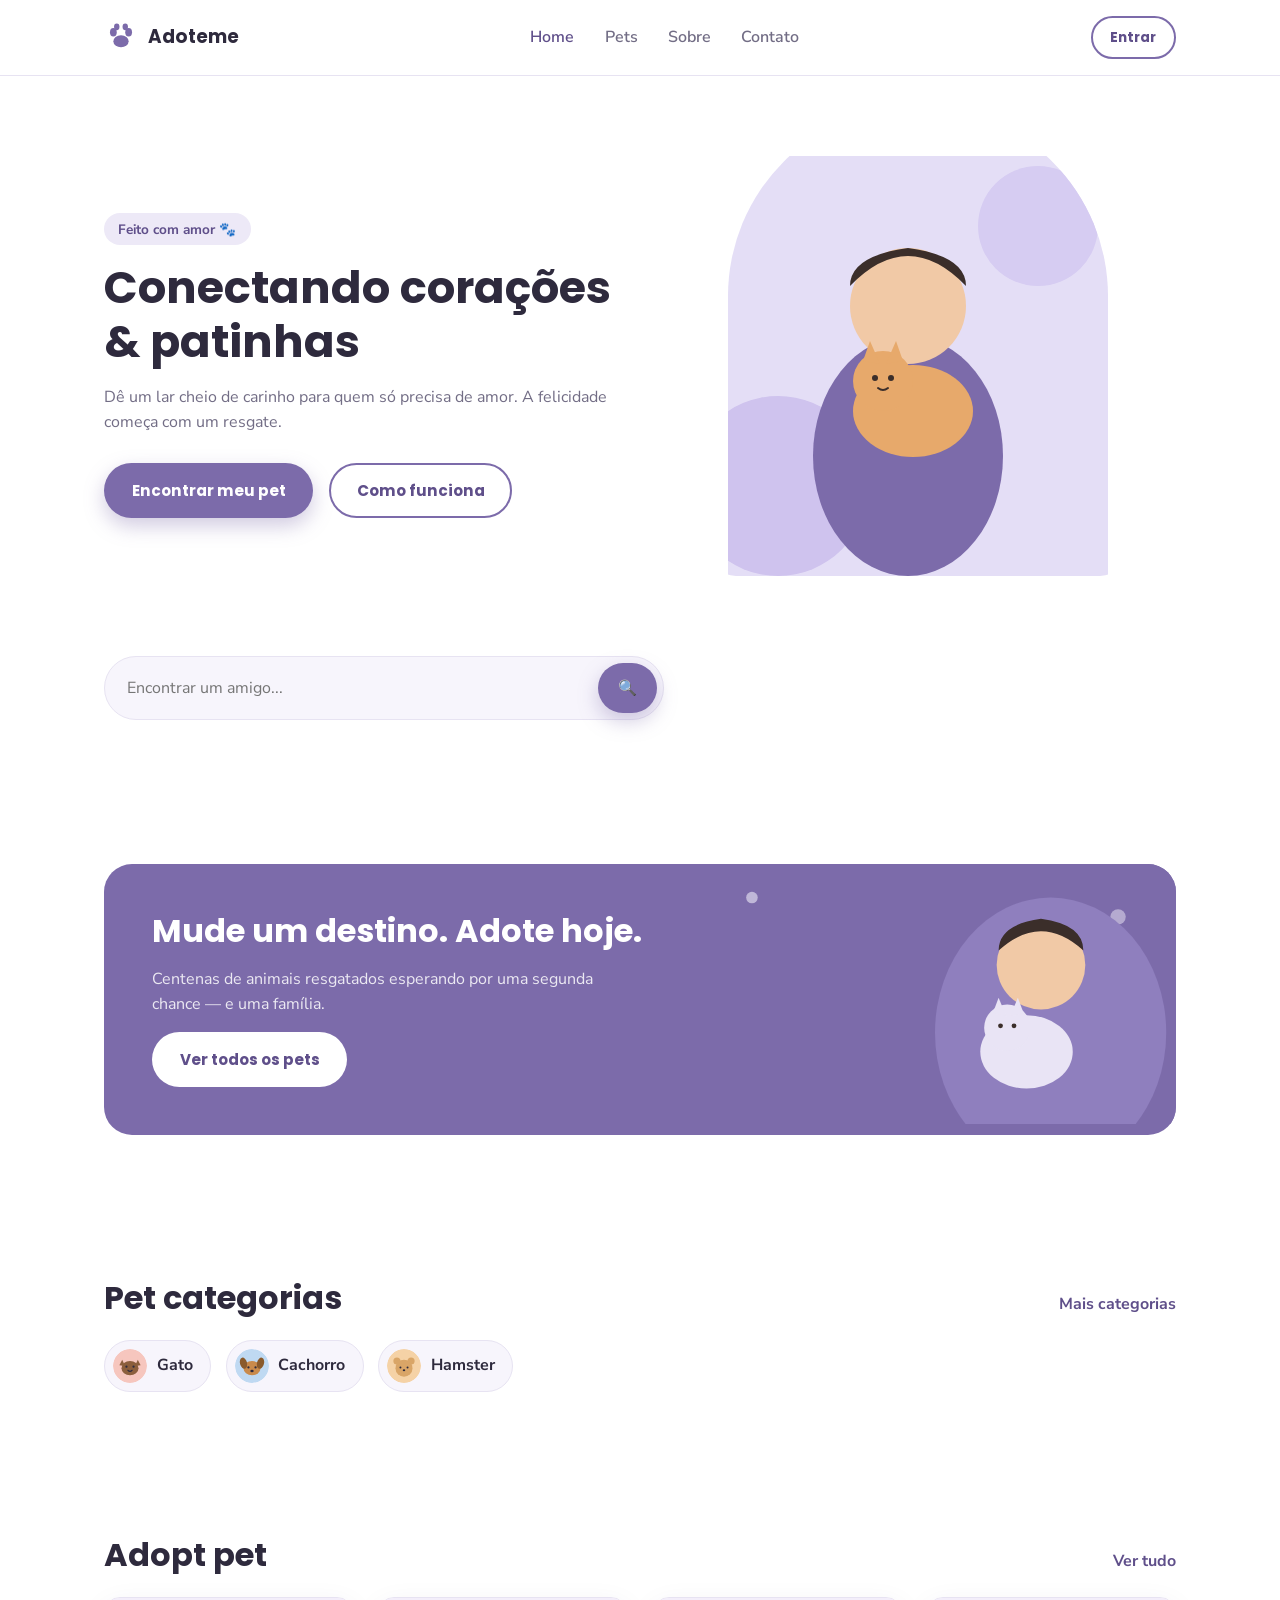
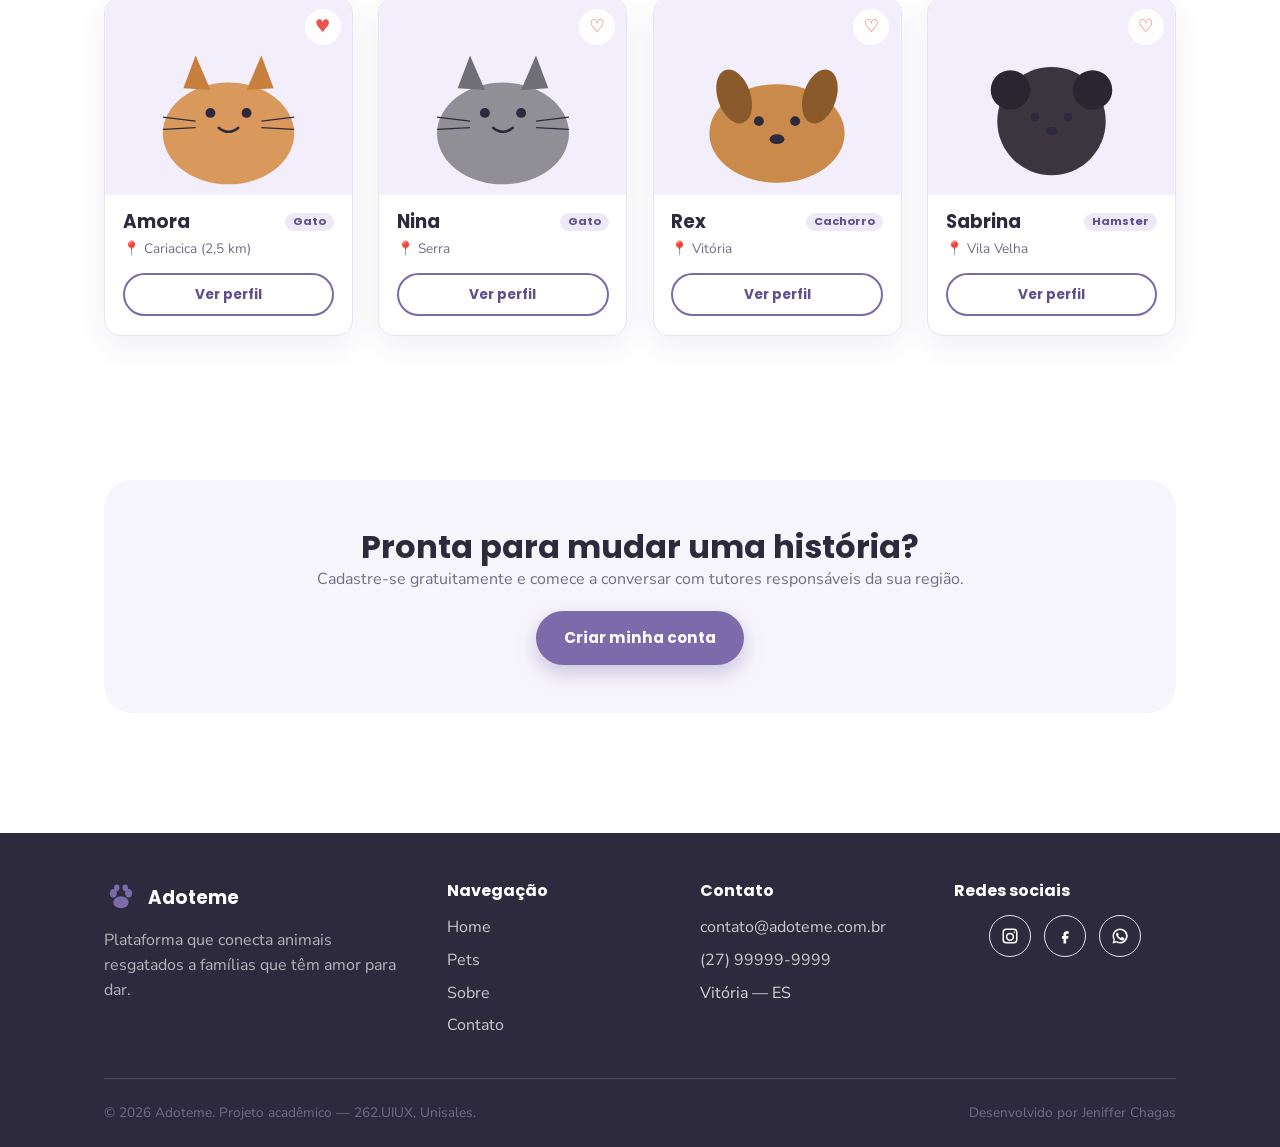
==== index.html @ 6bc29d34 "feat: build home page (hero, search, banner, categories, featured pets)" ====
<!DOCTYPE html>
<html lang="pt-BR">
<head>
  <meta charset="UTF-8" />
  <meta name="viewport" content="width=device-width, initial-scale=1.0" />
  <title>Adoteme — Conectando corações e patinhas</title>
  <meta name="description" content="Adoteme é a plataforma que conecta pets resgatados a novas famílias. Encontre seu novo melhor amigo hoje mesmo." />
  <link rel="icon" type="image/svg+xml" href="assets/img/favicon.svg" />
  <link rel="preconnect" href="https://fonts.googleapis.com" />
  <link href="https://fonts.googleapis.com/css2?family=Poppins:wght@600;700;800&family=Nunito+Sans:wght@400;600;700&display=swap" rel="stylesheet" />
  <link rel="stylesheet" href="style.css" />
</head>
<body>
  <a class="skip-link" href="#main">Pular para o conteúdo</a>

  <header class="site-header">
    <div class="container header-inner">
      <a class="brand" href="index.html">
        <img src="assets/img/logo.svg" alt="" />
        Adoteme
      </a>

      <input type="checkbox" id="nav-toggle" class="nav-toggle-checkbox" />

      <nav class="main-nav" aria-label="Navegação principal">
        <ul>
          <li><a href="index.html" aria-current="page">Home</a></li>
          <li><a href="pets.html">Pets</a></li>
          <li><a href="sobre.html">Sobre</a></li>
          <li><a href="contato.html">Contato</a></li>
        </ul>
      </nav>

      <div class="header-actions">
        <a class="btn btn-outline btn-sm" href="contato.html#entrar">Entrar</a>
        <label for="nav-toggle" class="nav-toggle" aria-label="Abrir menu">☰</label>
      </div>
    </div>
  </header>

  <main id="main">

    <!-- Hero -->
    <section class="hero">
      <div class="container">
        <div class="hero-content">
          <span class="eyebrow-tag">Feito com amor 🐾</span>
          <h1>Conectando corações &amp; patinhas</h1>
          <p>Dê um lar cheio de carinho para quem só precisa de amor. A felicidade começa com um resgate.</p>
          <div class="hero-actions">
            <a class="btn btn-primary" href="pets.html">Encontrar meu pet</a>
            <a class="btn btn-outline" href="sobre.html">Como funciona</a>
          </div>
        </div>
        <div class="hero-figure">
          <img src="assets/img/hero-illustration.svg" alt="Mulher sorridente abraçando um gato resgatado no colo" />
        </div>
      </div>
    </section>

    <!-- Busca -->
    <section aria-labelledby="busca-heading" style="padding-top:0;">
      <div class="container">
        <h2 id="busca-heading" class="sr-only" style="position:absolute;left:-9999px;">Buscar um pet</h2>
        <form class="search-form" action="pets.html" method="get" role="search">
          <label for="busca-pet" style="position:absolute;left:-9999px;">Encontrar um amigo</label>
          <input type="search" id="busca-pet" name="busca" placeholder="Encontrar um amigo..." />
          <button type="submit" class="btn btn-primary" aria-label="Buscar">🔍</button>
        </form>
      </div>
    </section>

    <!-- Banner de destaque -->
    <section>
      <div class="container">
        <div class="banner">
          <div class="banner-content">
            <h2>Mude um destino. Adote hoje.</h2>
            <p>Centenas de animais resgatados esperando por uma segunda chance — e uma família.</p>
            <a class="btn btn-primary" href="pets.html" style="align-self:flex-start; background:#fff; color:var(--color-primary-dark); box-shadow:none;">Ver todos os pets</a>
          </div>
          <img src="assets/img/banner-illustration.svg" alt="Mulher feliz segurando um gatinho no colo, cercado de patinhas ilustradas" />
        </div>
      </div>
    </section>

    <!-- Categorias -->
    <section aria-labelledby="categorias-heading">
      <div class="container">
        <div class="section-heading">
          <h2 id="categorias-heading">Pet categorias</h2>
          <a href="pets.html">Mais categorias</a>
        </div>
        <ul class="category-list">
          <li>
            <a class="category-chip" href="pets.html#gato">
              <img src="assets/img/icon-cat.svg" alt="" />
              Gato
            </a>
          </li>
          <li>
            <a class="category-chip" href="pets.html#cachorro">
              <img src="assets/img/icon-dog.svg" alt="" />
              Cachorro
            </a>
          </li>
          <li>
            <a class="category-chip" href="pets.html#hamster">
              <img src="assets/img/icon-hamster.svg" alt="" />
              Hamster
            </a>
          </li>
        </ul>
      </div>
    </section>

    <!-- Pets em destaque -->
    <section aria-labelledby="destaque-heading">
      <div class="container">
        <div class="section-heading">
          <h2 id="destaque-heading">Adopt pet</h2>
          <a href="pets.html">Ver tudo</a>
        </div>

        <div class="pet-grid">
          <article class="pet-card">
            <div class="pet-card-media">
              <img src="assets/img/pet-amora.svg" alt="Amora, gata tigrada e branca, sentada e olhando para a câmera" />
              <button class="favorite-btn" type="button" aria-label="Favoritar Amora">♥</button>
            </div>
            <div class="pet-card-body">
              <h3>Amora <span class="pet-tag">Gato</span></h3>
              <p class="pet-location">📍 Cariacica (2,5 km)</p>
              <a class="btn btn-outline btn-sm" href="pet.html">Ver perfil</a>
            </div>
          </article>

          <article class="pet-card">
            <div class="pet-card-media">
              <img src="assets/img/pet-nina.svg" alt="Nina, gata cinza de pelagem curta" />
              <button class="favorite-btn" type="button" aria-label="Favoritar Nina">♡</button>
            </div>
            <div class="pet-card-body">
              <h3>Nina <span class="pet-tag">Gato</span></h3>
              <p class="pet-location">📍 Serra</p>
              <a class="btn btn-outline btn-sm" href="pet.html">Ver perfil</a>
            </div>
          </article>

          <article class="pet-card">
            <div class="pet-card-media">
              <img src="assets/img/pet-rex.svg" alt="Rex, cachorro caramelo de porte médio" />
              <button class="favorite-btn" type="button" aria-label="Favoritar Rex">♡</button>
            </div>
            <div class="pet-card-body">
              <h3>Rex <span class="pet-tag">Cachorro</span></h3>
              <p class="pet-location">📍 Vitória</p>
              <a class="btn btn-outline btn-sm" href="pet.html">Ver perfil</a>
            </div>
          </article>

          <article class="pet-card">
            <div class="pet-card-media">
              <img src="assets/img/pet-sabrina.svg" alt="Sabrina, hamster de pelagem escura" />
              <button class="favorite-btn" type="button" aria-label="Favoritar Sabrina">♡</button>
            </div>
            <div class="pet-card-body">
              <h3>Sabrina <span class="pet-tag">Hamster</span></h3>
              <p class="pet-location">📍 Vila Velha</p>
              <a class="btn btn-outline btn-sm" href="pet.html">Ver perfil</a>
            </div>
          </article>
        </div>
      </div>
    </section>

    <!-- CTA final -->
    <section>
      <div class="container">
        <div class="cta-band">
          <h2>Pronta para mudar uma história?</h2>
          <p style="margin-inline:auto;">Cadastre-se gratuitamente e comece a conversar com tutores responsáveis da sua região.</p>
          <a class="btn btn-primary" href="contato.html">Criar minha conta</a>
        </div>
      </div>
    </section>

  </main>

  <footer class="site-footer">
    <div class="container">
      <div class="footer-grid">
        <div>
          <a class="brand" href="index.html">
            <img src="assets/img/logo.svg" alt="" />
            Adoteme
          </a>
          <p>Plataforma que conecta animais resgatados a famílias que têm amor para dar.</p>
        </div>
        <nav aria-label="Links do site">
          <h3>Navegação</h3>
          <ul class="footer-links">
            <li><a href="index.html">Home</a></li>
            <li><a href="pets.html">Pets</a></li>
            <li><a href="sobre.html">Sobre</a></li>
            <li><a href="contato.html">Contato</a></li>
          </ul>
        </nav>
        <div>
          <h3>Contato</h3>
          <ul class="footer-links">
            <li><a href="mailto:contato@adoteme.com.br">contato@adoteme.com.br</a></li>
            <li><a href="tel:+5527999999999">(27) 99999-9999</a></li>
            <li>Vitória — ES</li>
          </ul>
        </div>
        <div>
          <h3>Redes sociais</h3>
          <div class="social-row">
            <a href="#" aria-label="Adoteme no Instagram"><img src="assets/img/icon-instagram.svg" alt="" width="18" height="18" /></a>
            <a href="#" aria-label="Adoteme no Facebook"><img src="assets/img/icon-facebook.svg" alt="" width="18" height="18" /></a>
            <a href="#" aria-label="Adoteme no WhatsApp"><img src="assets/img/icon-whatsapp.svg" alt="" width="18" height="18" /></a>
          </div>
        </div>
      </div>
      <div class="footer-bottom">
        <p>&copy; 2026 Adoteme. Projeto acadêmico — 262.UIUX, Unisales.</p>
        <p>Desenvolvido por Jeniffer Chagas</p>
      </div>
    </div>
  </footer>
</body>
</html>
---- style.css ----
/* ==========================================================================
   262.UIUX — Adoteme
   Site estático que apresenta a interface do app/PWA Adoteme (adoção de
   animais). Arquivo único de estilos, organizado por seções comentadas.
   ========================================================================== */

/* --------------------------------------------------------------------------
   1. Reset
   -------------------------------------------------------------------------- */
* {
  margin: 0;
  padding: 0;
  box-sizing: border-box;
}

img {
  max-width: 100%;
  display: block;
}

a {
  color: inherit;
  text-decoration: none;
}

button,
input,
select,
textarea {
  font: inherit;
  color: inherit;
}

ul {
  list-style: none;
}

/* --------------------------------------------------------------------------
   2. Design tokens
   -------------------------------------------------------------------------- */
:root {
  /* cores — paleta extraída do design do Adoteme no Figma */
  --color-primary: #7c6baa;
  --color-primary-dark: #5f4f8a;
  --color-primary-light: #ede9f7;
  --color-surface: #ffffff;
  --color-surface-soft: #f7f5fc;
  --color-border: #e7e3f2;
  --color-text: #2e2a3d;
  --color-text-muted: #726d85;
  --color-heart: #e8544e;
  --color-cat: #f6c6be;
  --color-dog: #bfd9f2;
  --color-hamster: #f5d2a6;
  --color-success: #4caf7d;

  /* tipografia */
  --font-display: "Poppins", "Segoe UI", system-ui, sans-serif;
  --font-body: "Nunito Sans", "Segoe UI", system-ui, sans-serif;

  /* layout */
  --radius-sm: 8px;
  --radius-md: 16px;
  --radius-lg: 28px;
  --radius-pill: 999px;
  --shadow-card: 0 10px 30px rgba(60, 45, 100, 0.08);
  --max-width: 1120px;
}

/* --------------------------------------------------------------------------
   3. Base
   -------------------------------------------------------------------------- */
html {
  scroll-behavior: smooth;
}

body {
  font-family: var(--font-body);
  color: var(--color-text);
  background: var(--color-surface);
  line-height: 1.55;
}

h1,
h2,
h3,
h4 {
  font-family: var(--font-display);
  font-weight: 700;
  line-height: 1.2;
  color: var(--color-text);
}

h1 {
  font-size: clamp(2rem, 4vw, 2.8rem);
}

h2 {
  font-size: clamp(1.5rem, 3vw, 2rem);
}

h3 {
  font-size: 1.15rem;
}

p {
  color: var(--color-text-muted);
  max-width: 65ch;
}

.container {
  width: 100%;
  max-width: var(--max-width);
  margin-inline: auto;
  padding-inline: 1.5rem;
}

section {
  padding-block: clamp(2.5rem, 6vw, 4.5rem);
}

/* foco visível para acessibilidade via teclado */
a:focus-visible,
button:focus-visible,
input:focus-visible,
select:focus-visible,
textarea:focus-visible {
  outline: 3px solid var(--color-primary-dark);
  outline-offset: 2px;
}

/* --------------------------------------------------------------------------
   4. Header / navegação (Flexbox)
   -------------------------------------------------------------------------- */
.site-header {
  position: sticky;
  top: 0;
  z-index: 20;
  background: var(--color-surface);
  border-bottom: 1px solid var(--color-border);
}

.site-header .container {
  display: flex;
  align-items: center;
  justify-content: space-between;
  gap: 1rem;
  padding-block: 1rem;
}

.brand {
  display: flex;
  align-items: center;
  gap: 0.6rem;
  font-family: var(--font-display);
  font-weight: 700;
  font-size: 1.15rem;
}

.brand img {
  width: 34px;
  height: 34px;
}

.main-nav ul {
  display: flex;
  align-items: center;
  gap: 1.9rem;
}

.main-nav a {
  font-weight: 600;
  color: var(--color-text-muted);
  transition: color 0.2s ease;
}

.main-nav a:hover,
.main-nav a[aria-current="page"] {
  color: var(--color-primary-dark);
}

/* menu mobile feito só com HTML/CSS (checkbox hack, sem JavaScript) */
.nav-toggle-checkbox {
  position: absolute;
  opacity: 0;
  pointer-events: none;
}

.nav-toggle {
  display: none;
  font-size: 1.6rem;
  line-height: 1;
  cursor: pointer;
}

.header-actions {
  display: flex;
  align-items: center;
  gap: 0.8rem;
}

/* --------------------------------------------------------------------------
   5. Botões
   -------------------------------------------------------------------------- */
.btn {
  display: inline-flex;
  align-items: center;
  justify-content: center;
  gap: 0.5rem;
  padding: 0.85rem 1.6rem;
  border-radius: var(--radius-pill);
  font-weight: 700;
  font-family: var(--font-display);
  font-size: 0.95rem;
  border: 2px solid transparent;
  cursor: pointer;
  transition: transform 0.15s ease, background-color 0.2s ease, box-shadow 0.2s ease;
}

.btn:hover {
  transform: translateY(-2px);
}

.btn-primary {
  background: var(--color-primary);
  color: #fff;
  box-shadow: 0 8px 20px rgba(124, 107, 170, 0.35);
}

.btn-primary:hover {
  background: var(--color-primary-dark);
}

.btn-outline {
  background: transparent;
  border-color: var(--color-primary);
  color: var(--color-primary-dark);
}

.btn-outline:hover {
  background: var(--color-primary-light);
}

.btn-block {
  width: 100%;
}

.btn-sm {
  padding: 0.55rem 1.1rem;
  font-size: 0.85rem;
}

/* --------------------------------------------------------------------------
   6. Hero
   -------------------------------------------------------------------------- */
.hero {
  padding-block: clamp(2.5rem, 7vw, 5rem);
}

.hero .container {
  display: grid;
  grid-template-columns: 1fr;
  gap: 2.5rem;
  align-items: center;
}

.hero-figure img {
  border-radius: var(--radius-lg);
  width: 100%;
  max-width: 420px;
  margin-inline: auto;
}

.hero-content {
  text-align: center;
}

.eyebrow-tag {
  display: inline-block;
  background: var(--color-primary-light);
  color: var(--color-primary-dark);
  padding: 0.35rem 0.9rem;
  border-radius: var(--radius-pill);
  font-weight: 700;
  font-size: 0.85rem;
  margin-bottom: 1rem;
}

.hero-content p {
  margin-inline: auto;
  margin-block: 1rem 1.8rem;
}

.hero-actions {
  display: flex;
  gap: 1rem;
  justify-content: center;
  flex-wrap: wrap;
}

/* --------------------------------------------------------------------------
   7. Busca
   -------------------------------------------------------------------------- */
.search-form {
  display: flex;
  gap: 0.6rem;
  background: var(--color-surface-soft);
  border: 1px solid var(--color-border);
  padding: 0.4rem;
  border-radius: var(--radius-pill);
  max-width: 560px;
  margin-inline: auto;
}

.search-form label {
  flex: 1;
}

.search-form input[type="search"] {
  width: 100%;
  border: none;
  background: transparent;
  padding: 0.6rem 1rem;
}

.search-form input[type="search"]:focus {
  outline: none;
}

.search-form .btn {
  padding: 0.7rem 1.1rem;
}

/* --------------------------------------------------------------------------
   8. Banner destaque
   -------------------------------------------------------------------------- */
.banner {
  background: var(--color-primary);
  border-radius: var(--radius-lg);
  overflow: hidden;
  color: #fff;
  display: grid;
  grid-template-columns: 1fr;
}

.banner-content {
  padding: clamp(1.8rem, 4vw, 3rem);
  display: flex;
  flex-direction: column;
  justify-content: center;
  gap: 1rem;
}

.banner-content h2 {
  color: #fff;
}

.banner-content p {
  color: rgba(255, 255, 255, 0.85);
}

.banner img {
  width: 100%;
  height: 100%;
  object-fit: cover;
  max-height: 260px;
}

/* --------------------------------------------------------------------------
   9. Categorias (Flexbox)
   -------------------------------------------------------------------------- */
.section-heading {
  display: flex;
  align-items: baseline;
  justify-content: space-between;
  gap: 1rem;
  margin-bottom: 1.4rem;
  flex-wrap: wrap;
}

.section-heading a {
  font-weight: 700;
  color: var(--color-primary-dark);
}

.category-list {
  display: flex;
  flex-wrap: wrap;
  gap: 0.9rem;
}

.category-chip {
  display: flex;
  align-items: center;
  gap: 0.6rem;
  background: var(--color-surface-soft);
  border: 1px solid var(--color-border);
  padding: 0.5rem 1.1rem 0.5rem 0.5rem;
  border-radius: var(--radius-pill);
  font-weight: 700;
  transition: box-shadow 0.2s ease, border-color 0.2s ease;
}

.category-chip img {
  width: 34px;
  height: 34px;
  border-radius: 50%;
}

.category-chip:hover,
.category-chip:focus-visible {
  border-color: var(--color-primary);
  box-shadow: var(--shadow-card);
}

/* --------------------------------------------------------------------------
   10. Grid de pets (CSS Grid)
   -------------------------------------------------------------------------- */
.pet-grid {
  display: grid;
  grid-template-columns: repeat(auto-fill, minmax(230px, 1fr));
  gap: 1.6rem;
}

.pet-card {
  background: var(--color-surface);
  border: 1px solid var(--color-border);
  border-radius: var(--radius-md);
  overflow: hidden;
  box-shadow: var(--shadow-card);
  transition: transform 0.2s ease, box-shadow 0.2s ease;
  display: flex;
  flex-direction: column;
}

.pet-card:hover {
  transform: translateY(-4px);
  box-shadow: 0 16px 34px rgba(60, 45, 100, 0.14);
}

.pet-card-media {
  position: relative;
}

.pet-card-media img {
  width: 100%;
  aspect-ratio: 5 / 4;
  object-fit: cover;
}

.favorite-btn {
  position: absolute;
  top: 0.7rem;
  right: 0.7rem;
  width: 36px;
  height: 36px;
  border-radius: 50%;
  border: none;
  background: rgba(255, 255, 255, 0.92);
  display: grid;
  place-items: center;
  cursor: pointer;
  font-size: 1.1rem;
  color: var(--color-heart);
  transition: transform 0.15s ease;
}

.favorite-btn:hover {
  transform: scale(1.12);
}

.pet-card-body {
  padding: 1rem 1.1rem 1.2rem;
  display: flex;
  flex-direction: column;
  gap: 0.3rem;
  flex: 1;
}

.pet-card-body h3 {
  display: flex;
  align-items: center;
  justify-content: space-between;
}

.pet-tag {
  font-size: 0.7rem;
  font-weight: 700;
  color: var(--color-primary-dark);
  background: var(--color-primary-light);
  padding: 0.15rem 0.5rem;
  border-radius: var(--radius-pill);
}

.pet-location {
  font-size: 0.85rem;
  color: var(--color-text-muted);
  display: flex;
  align-items: center;
  gap: 0.3rem;
}

.pet-card-body .btn {
  margin-top: 0.6rem;
}

/* --------------------------------------------------------------------------
   11. Como funciona (sequência numerada — só usada aqui, pois É um processo)
   -------------------------------------------------------------------------- */
.steps-list {
  display: grid;
  grid-template-columns: 1fr;
  gap: 1.6rem;
}

.step {
  display: flex;
  gap: 1rem;
  align-items: flex-start;
}

.step-number {
  flex-shrink: 0;
  width: 42px;
  height: 42px;
  border-radius: 50%;
  background: var(--color-primary);
  color: #fff;
  font-family: var(--font-display);
  font-weight: 700;
  display: grid;
  place-items: center;
}

/* --------------------------------------------------------------------------
   12. Filtros da página de catálogo
   -------------------------------------------------------------------------- */
.filters-bar {
  display: flex;
  flex-wrap: wrap;
  gap: 1rem;
  align-items: center;
  justify-content: space-between;
  margin-bottom: 2rem;
}

.filter-chip {
  border: 1px solid var(--color-border);
  background: var(--color-surface);
  padding: 0.5rem 1.1rem;
  border-radius: var(--radius-pill);
  font-weight: 700;
  cursor: pointer;
  transition: background 0.2s ease, color 0.2s ease;
}

.filter-chip:hover {
  background: var(--color-primary-light);
}

.filter-chip[aria-current="true"] {
  background: var(--color-primary);
  color: #fff;
}

/* --------------------------------------------------------------------------
   13. Tabela (thead / tbody / tfoot)
   -------------------------------------------------------------------------- */
.data-table-wrapper {
  overflow-x: auto;
  border: 1px solid var(--color-border);
  border-radius: var(--radius-md);
}

table.data-table {
  width: 100%;
  border-collapse: collapse;
  min-width: 480px;
}

.data-table caption {
  text-align: left;
  padding: 1rem 1.2rem 0;
  font-weight: 700;
  font-family: var(--font-display);
}

.data-table th,
.data-table td {
  text-align: left;
  padding: 0.9rem 1.2rem;
  border-bottom: 1px solid var(--color-border);
}

.data-table thead th {
  background: var(--color-surface-soft);
  font-family: var(--font-display);
  font-size: 0.9rem;
}

.data-table tbody tr:hover {
  background: var(--color-primary-light);
}

.data-table tfoot td {
  font-weight: 700;
  border-bottom: none;
  background: var(--color-surface-soft);
}

/* --------------------------------------------------------------------------
   14. Página de detalhe do pet
   -------------------------------------------------------------------------- */
.pet-detail {
  display: grid;
  grid-template-columns: 1fr;
  gap: 2.5rem;
  align-items: start;
}

.pet-detail-media {
  position: relative;
  border-radius: var(--radius-lg);
  overflow: hidden;
}

.pet-detail-media img {
  width: 100%;
  aspect-ratio: 4 / 3;
  object-fit: cover;
}

.icon-btn {
  position: absolute;
  top: 1rem;
  width: 40px;
  height: 40px;
  border-radius: 50%;
  border: none;
  background: rgba(255, 255, 255, 0.92);
  display: grid;
  place-items: center;
  cursor: pointer;
  font-size: 1.1rem;
  transition: transform 0.15s ease;
}

.icon-btn:hover {
  transform: scale(1.1);
}

.icon-btn.back {
  left: 1rem;
}

.icon-btn.fav {
  right: 1rem;
  color: var(--color-heart);
}

.pet-detail-location {
  color: var(--color-text-muted);
  margin-bottom: 1.2rem;
}

.pet-attributes {
  display: grid;
  grid-template-columns: repeat(2, 1fr);
  gap: 0.8rem;
  margin-bottom: 1.6rem;
}

.pet-attribute {
  border: 1px solid var(--color-border);
  border-radius: var(--radius-sm);
  padding: 0.7rem 0.9rem;
  text-align: center;
}

.pet-attribute strong {
  display: block;
  font-family: var(--font-display);
}

.pet-attribute span {
  font-size: 0.78rem;
  color: var(--color-text-muted);
}

.owner-card {
  display: flex;
  align-items: center;
  gap: 0.8rem;
  border: 1px solid var(--color-border);
  border-radius: var(--radius-md);
  padding: 0.9rem 1.1rem;
  margin-bottom: 1.4rem;
}

.owner-card img {
  width: 46px;
  height: 46px;
  border-radius: 50%;
}

.owner-card .owner-info {
  flex: 1;
}

.owner-card .owner-info span {
  display: block;
  font-size: 0.8rem;
  color: var(--color-text-muted);
}

.owner-card .owner-actions {
  display: flex;
  gap: 0.5rem;
}

.owner-card .owner-actions a {
  width: 38px;
  height: 38px;
  border-radius: 50%;
  background: var(--color-primary-light);
  color: var(--color-primary-dark);
  display: grid;
  place-items: center;
  transition: background 0.2s ease;
}

.owner-card .owner-actions a:hover {
  background: var(--color-primary);
  color: #fff;
}

/* --------------------------------------------------------------------------
   15. Formulários
   -------------------------------------------------------------------------- */
.form-grid {
  display: grid;
  grid-template-columns: 1fr;
  gap: 1.1rem;
}

.form-field {
  display: flex;
  flex-direction: column;
  gap: 0.4rem;
}

.form-field label {
  font-weight: 700;
  font-size: 0.9rem;
}

.form-field input,
.form-field select,
.form-field textarea {
  border: 1px solid var(--color-border);
  border-radius: var(--radius-sm);
  padding: 0.75rem 0.9rem;
  background: var(--color-surface-soft);
  transition: border-color 0.2s ease, background 0.2s ease;
}

.form-field input:focus,
.form-field select:focus,
.form-field textarea:focus {
  border-color: var(--color-primary);
  background: var(--color-surface);
  outline: none;
}

.form-field textarea {
  resize: vertical;
  min-height: 120px;
}

.form-note {
  font-size: 0.8rem;
}

.form-note a {
  color: var(--color-primary-dark);
  font-weight: 700;
}

.card-panel {
  background: var(--color-surface);
  border: 1px solid var(--color-border);
  border-radius: var(--radius-lg);
  padding: clamp(1.5rem, 4vw, 2.4rem);
  box-shadow: var(--shadow-card);
}

.two-col {
  display: grid;
  grid-template-columns: 1fr;
  gap: 2rem;
}

.divider-or {
  display: flex;
  align-items: center;
  gap: 0.8rem;
  color: var(--color-text-muted);
  font-size: 0.85rem;
  margin-block: 1.4rem;
}

.divider-or::before,
.divider-or::after {
  content: "";
  flex: 1;
  height: 1px;
  background: var(--color-border);
}

.social-row {
  display: flex;
  gap: 0.8rem;
  justify-content: center;
}

.social-row a {
  width: 42px;
  height: 42px;
  border-radius: 50%;
  border: 1px solid var(--color-border);
  display: grid;
  place-items: center;
  color: var(--color-primary-dark);
  transition: background 0.2s ease, border-color 0.2s ease;
}

.social-row a svg {
  width: 18px;
  height: 18px;
}

.social-row a:hover {
  background: var(--color-primary-light);
  border-color: var(--color-primary);
}

/* --------------------------------------------------------------------------
   16. Sobre — missão / valores
   -------------------------------------------------------------------------- */
.value-grid {
  display: grid;
  grid-template-columns: 1fr;
  gap: 1.4rem;
}

.value-card {
  border: 1px solid var(--color-border);
  border-radius: var(--radius-md);
  padding: 1.4rem;
}

.value-card h3 {
  margin-bottom: 0.5rem;
}

.stat-row {
  display: grid;
  grid-template-columns: repeat(2, 1fr);
  gap: 1.4rem;
  text-align: center;
  margin-bottom: 2.4rem;
}

.stat-row strong {
  display: block;
  font-family: var(--font-display);
  font-size: 2rem;
  color: var(--color-primary-dark);
}

.stat-row span {
  color: var(--color-text-muted);
  font-size: 0.9rem;
}

/* --------------------------------------------------------------------------
   17. Faixa CTA
   -------------------------------------------------------------------------- */
.cta-band {
  background: var(--color-surface-soft);
  border-radius: var(--radius-lg);
  padding: clamp(2rem, 5vw, 3rem);
  text-align: center;
}

.cta-band .btn {
  margin-top: 1.2rem;
}

/* --------------------------------------------------------------------------
   18. Rodapé
   -------------------------------------------------------------------------- */
.site-footer {
  background: var(--color-text);
  color: rgba(255, 255, 255, 0.8);
  padding-block: 3rem 1.5rem;
  margin-top: 3rem;
}

.footer-grid {
  display: grid;
  grid-template-columns: 1fr;
  gap: 2rem;
  margin-bottom: 2rem;
}

.footer-grid h3 {
  color: #fff;
  font-size: 1rem;
  margin-bottom: 0.9rem;
}

.footer-grid .brand {
  color: #fff;
  margin-bottom: 0.8rem;
}

.footer-grid p {
  color: rgba(255, 255, 255, 0.65);
}

.footer-links li {
  margin-bottom: 0.5rem;
}

.footer-links a {
  color: rgba(255, 255, 255, 0.75);
  transition: color 0.2s ease;
}

.footer-links a:hover {
  color: #fff;
}

.footer-bottom {
  border-top: 1px solid rgba(255, 255, 255, 0.15);
  padding-top: 1.4rem;
  display: flex;
  flex-direction: column;
  gap: 0.8rem;
  align-items: center;
  text-align: center;
  font-size: 0.85rem;
  color: rgba(255, 255, 255, 0.6);
}

/* --------------------------------------------------------------------------
   19. Utilitário: pular para o conteúdo (acessibilidade)
   -------------------------------------------------------------------------- */
.skip-link {
  position: absolute;
  left: -999px;
  top: auto;
  background: var(--color-primary);
  color: #fff;
  padding: 0.8rem 1.2rem;
  border-radius: var(--radius-sm);
  z-index: 50;
}

.skip-link:focus {
  left: 1rem;
  top: 1rem;
}

/* --------------------------------------------------------------------------
   20. Responsividade — breakpoint tablet/desktop (Media Queries)
   -------------------------------------------------------------------------- */
@media (min-width: 768px) {
  .hero .container {
    grid-template-columns: 1fr 1fr;
    text-align: left;
  }

  .hero-content {
    text-align: left;
    order: 1;
  }

  .hero-figure {
    order: 2;
  }

  .hero-actions {
    justify-content: flex-start;
  }

  .search-form {
    margin-inline: 0;
  }

  .banner {
    grid-template-columns: 1.1fr 0.9fr;
  }

  .steps-list {
    grid-template-columns: repeat(3, 1fr);
  }

  .value-grid {
    grid-template-columns: repeat(3, 1fr);
  }

  .stat-row {
    grid-template-columns: repeat(4, 1fr);
  }

  .pet-detail {
    grid-template-columns: 1fr 1fr;
  }

  .two-col {
    grid-template-columns: 1fr 1fr;
  }

  .footer-grid {
    grid-template-columns: 1.4fr 1fr 1fr 1fr;
  }

  .footer-bottom {
    flex-direction: row;
    justify-content: space-between;
    text-align: left;
  }
}

@media (max-width: 767px) {
  .nav-toggle {
    display: block;
  }

  .main-nav {
    position: absolute;
    top: 100%;
    left: 0;
    right: 0;
    background: var(--color-surface);
    border-bottom: 1px solid var(--color-border);
    padding: 1rem 1.5rem 1.4rem;
    display: none;
  }

  .nav-toggle-checkbox:checked ~ .main-nav {
    display: block;
  }

  .main-nav ul {
    flex-direction: column;
    align-items: flex-start;
    gap: 1rem;
  }
}

/* --------------------------------------------------------------------------
   21. Redução de movimento
   -------------------------------------------------------------------------- */
@media (prefers-reduced-motion: reduce) {
  * {
    transition: none !important;
    scroll-behavior: auto !important;
  }
}
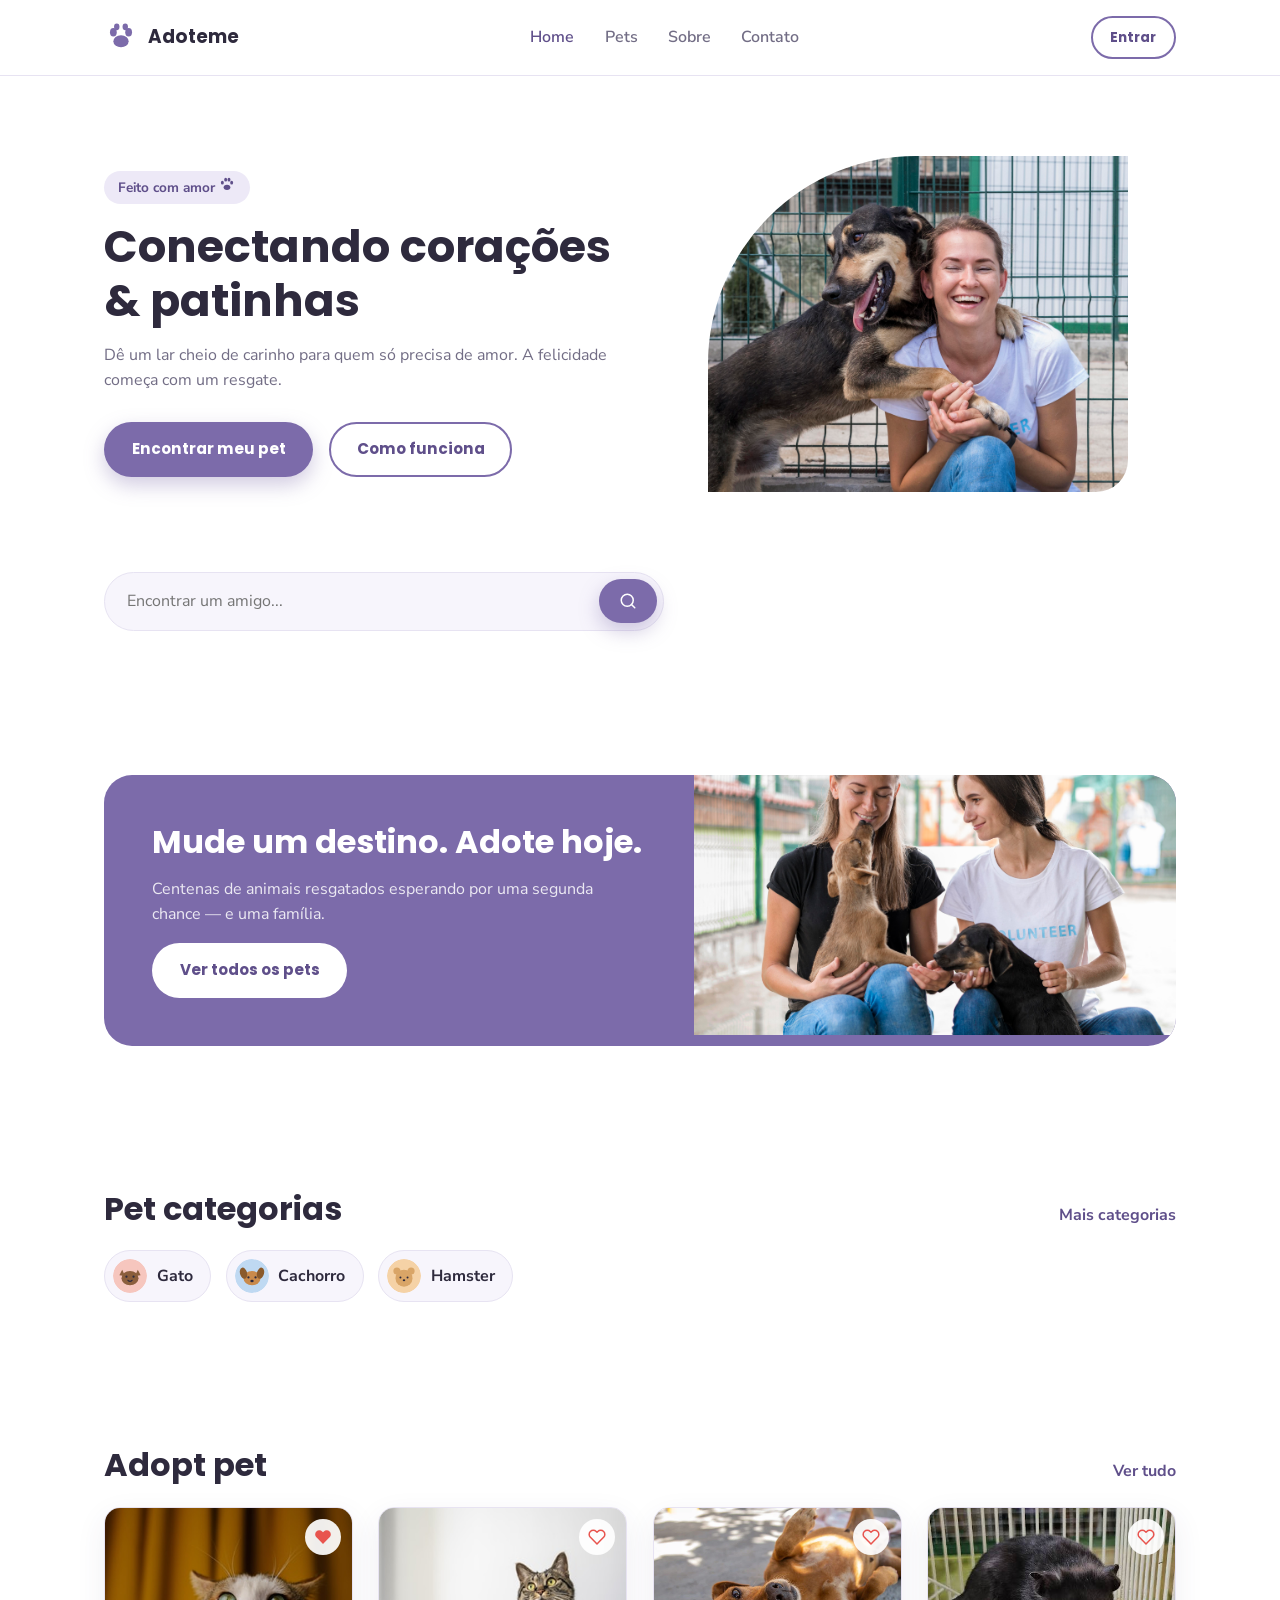
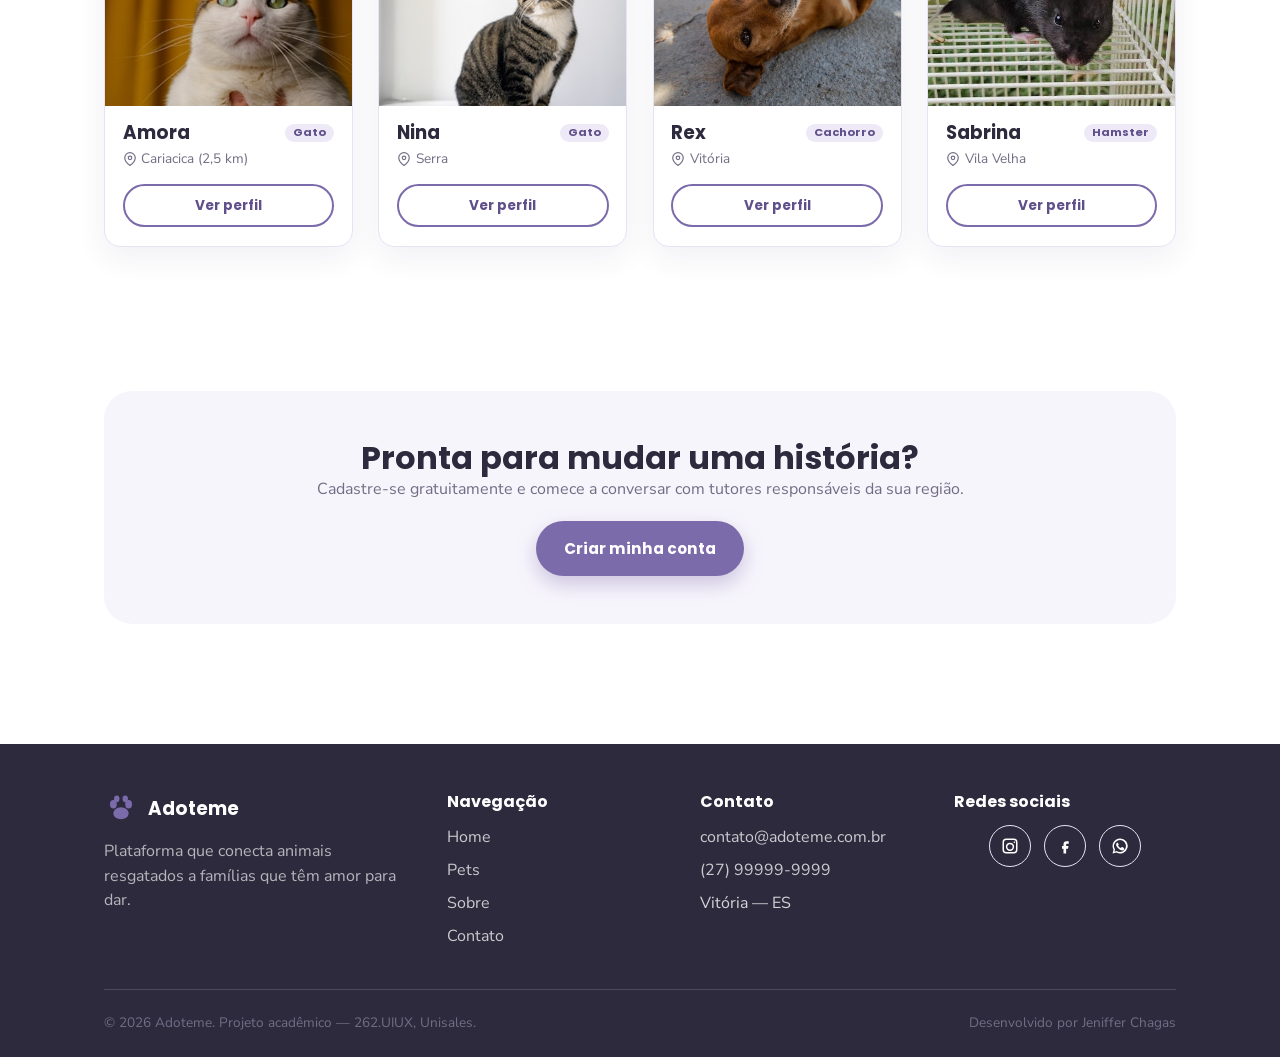
==== commit 20f136de: "feat: substitui ilustrações por fotos reais e ícones SVG por emojis Troca as ilustrações SVG de pets" ====
--- a/index.html
+++ b/index.html
@@ -1,233 +1,364 @@
-<!DOCTYPE html>
+<!doctype html>
 <html lang="pt-BR">
-<head>
-  <meta charset="UTF-8" />
-  <meta name="viewport" content="width=device-width, initial-scale=1.0" />
-  <title>Adoteme — Conectando corações e patinhas</title>
-  <meta name="description" content="Adoteme é a plataforma que conecta pets resgatados a novas famílias. Encontre seu novo melhor amigo hoje mesmo." />
-  <link rel="icon" type="image/svg+xml" href="assets/img/favicon.svg" />
-  <link rel="preconnect" href="https://fonts.googleapis.com" />
-  <link href="https://fonts.googleapis.com/css2?family=Poppins:wght@600;700;800&family=Nunito+Sans:wght@400;600;700&display=swap" rel="stylesheet" />
-  <link rel="stylesheet" href="style.css" />
-</head>
-<body>
-  <a class="skip-link" href="#main">Pular para o conteúdo</a>
-
-  <header class="site-header">
-    <div class="container header-inner">
-      <a class="brand" href="index.html">
-        <img src="assets/img/logo.svg" alt="" />
-        Adoteme
-      </a>
-
-      <input type="checkbox" id="nav-toggle" class="nav-toggle-checkbox" />
-
-      <nav class="main-nav" aria-label="Navegação principal">
-        <ul>
-          <li><a href="index.html" aria-current="page">Home</a></li>
-          <li><a href="pets.html">Pets</a></li>
-          <li><a href="sobre.html">Sobre</a></li>
-          <li><a href="contato.html">Contato</a></li>
-        </ul>
-      </nav>
-
-      <div class="header-actions">
-        <a class="btn btn-outline btn-sm" href="contato.html#entrar">Entrar</a>
-        <label for="nav-toggle" class="nav-toggle" aria-label="Abrir menu">☰</label>
-      </div>
-    </div>
-  </header>
-
-  <main id="main">
-
-    <!-- Hero -->
-    <section class="hero">
-      <div class="container">
-        <div class="hero-content">
-          <span class="eyebrow-tag">Feito com amor 🐾</span>
-          <h1>Conectando corações &amp; patinhas</h1>
-          <p>Dê um lar cheio de carinho para quem só precisa de amor. A felicidade começa com um resgate.</p>
-          <div class="hero-actions">
-            <a class="btn btn-primary" href="pets.html">Encontrar meu pet</a>
-            <a class="btn btn-outline" href="sobre.html">Como funciona</a>
-          </div>
-        </div>
-        <div class="hero-figure">
-          <img src="assets/img/hero-illustration.svg" alt="Mulher sorridente abraçando um gato resgatado no colo" />
-        </div>
-      </div>
-    </section>
-
-    <!-- Busca -->
-    <section aria-labelledby="busca-heading" style="padding-top:0;">
-      <div class="container">
-        <h2 id="busca-heading" class="sr-only" style="position:absolute;left:-9999px;">Buscar um pet</h2>
-        <form class="search-form" action="pets.html" method="get" role="search">
-          <label for="busca-pet" style="position:absolute;left:-9999px;">Encontrar um amigo</label>
-          <input type="search" id="busca-pet" name="busca" placeholder="Encontrar um amigo..." />
-          <button type="submit" class="btn btn-primary" aria-label="Buscar">🔍</button>
-        </form>
-      </div>
-    </section>
-
-    <!-- Banner de destaque -->
-    <section>
-      <div class="container">
-        <div class="banner">
-          <div class="banner-content">
-            <h2>Mude um destino. Adote hoje.</h2>
-            <p>Centenas de animais resgatados esperando por uma segunda chance — e uma família.</p>
-            <a class="btn btn-primary" href="pets.html" style="align-self:flex-start; background:#fff; color:var(--color-primary-dark); box-shadow:none;">Ver todos os pets</a>
-          </div>
-          <img src="assets/img/banner-illustration.svg" alt="Mulher feliz segurando um gatinho no colo, cercado de patinhas ilustradas" />
-        </div>
-      </div>
-    </section>
-
-    <!-- Categorias -->
-    <section aria-labelledby="categorias-heading">
-      <div class="container">
-        <div class="section-heading">
-          <h2 id="categorias-heading">Pet categorias</h2>
-          <a href="pets.html">Mais categorias</a>
-        </div>
-        <ul class="category-list">
-          <li>
-            <a class="category-chip" href="pets.html#gato">
-              <img src="assets/img/icon-cat.svg" alt="" />
-              Gato
-            </a>
-          </li>
-          <li>
-            <a class="category-chip" href="pets.html#cachorro">
-              <img src="assets/img/icon-dog.svg" alt="" />
-              Cachorro
-            </a>
-          </li>
-          <li>
-            <a class="category-chip" href="pets.html#hamster">
-              <img src="assets/img/icon-hamster.svg" alt="" />
-              Hamster
-            </a>
-          </li>
-        </ul>
-      </div>
-    </section>
-
-    <!-- Pets em destaque -->
-    <section aria-labelledby="destaque-heading">
-      <div class="container">
-        <div class="section-heading">
-          <h2 id="destaque-heading">Adopt pet</h2>
-          <a href="pets.html">Ver tudo</a>
-        </div>
-
-        <div class="pet-grid">
-          <article class="pet-card">
-            <div class="pet-card-media">
-              <img src="assets/img/pet-amora.svg" alt="Amora, gata tigrada e branca, sentada e olhando para a câmera" />
-              <button class="favorite-btn" type="button" aria-label="Favoritar Amora">♥</button>
-            </div>
-            <div class="pet-card-body">
-              <h3>Amora <span class="pet-tag">Gato</span></h3>
-              <p class="pet-location">📍 Cariacica (2,5 km)</p>
-              <a class="btn btn-outline btn-sm" href="pet.html">Ver perfil</a>
-            </div>
-          </article>
-
-          <article class="pet-card">
-            <div class="pet-card-media">
-              <img src="assets/img/pet-nina.svg" alt="Nina, gata cinza de pelagem curta" />
-              <button class="favorite-btn" type="button" aria-label="Favoritar Nina">♡</button>
-            </div>
-            <div class="pet-card-body">
-              <h3>Nina <span class="pet-tag">Gato</span></h3>
-              <p class="pet-location">📍 Serra</p>
-              <a class="btn btn-outline btn-sm" href="pet.html">Ver perfil</a>
-            </div>
-          </article>
-
-          <article class="pet-card">
-            <div class="pet-card-media">
-              <img src="assets/img/pet-rex.svg" alt="Rex, cachorro caramelo de porte médio" />
-              <button class="favorite-btn" type="button" aria-label="Favoritar Rex">♡</button>
-            </div>
-            <div class="pet-card-body">
-              <h3>Rex <span class="pet-tag">Cachorro</span></h3>
-              <p class="pet-location">📍 Vitória</p>
-              <a class="btn btn-outline btn-sm" href="pet.html">Ver perfil</a>
-            </div>
-          </article>
-
-          <article class="pet-card">
-            <div class="pet-card-media">
-              <img src="assets/img/pet-sabrina.svg" alt="Sabrina, hamster de pelagem escura" />
-              <button class="favorite-btn" type="button" aria-label="Favoritar Sabrina">♡</button>
-            </div>
-            <div class="pet-card-body">
-              <h3>Sabrina <span class="pet-tag">Hamster</span></h3>
-              <p class="pet-location">📍 Vila Velha</p>
-              <a class="btn btn-outline btn-sm" href="pet.html">Ver perfil</a>
-            </div>
-          </article>
-        </div>
-      </div>
-    </section>
-
-    <!-- CTA final -->
-    <section>
-      <div class="container">
-        <div class="cta-band">
-          <h2>Pronta para mudar uma história?</h2>
-          <p style="margin-inline:auto;">Cadastre-se gratuitamente e comece a conversar com tutores responsáveis da sua região.</p>
-          <a class="btn btn-primary" href="contato.html">Criar minha conta</a>
-        </div>
-      </div>
-    </section>
-
-  </main>
-
-  <footer class="site-footer">
-    <div class="container">
-      <div class="footer-grid">
-        <div>
-          <a class="brand" href="index.html">
-            <img src="assets/img/logo.svg" alt="" />
-            Adoteme
-          </a>
-          <p>Plataforma que conecta animais resgatados a famílias que têm amor para dar.</p>
-        </div>
-        <nav aria-label="Links do site">
-          <h3>Navegação</h3>
-          <ul class="footer-links">
-            <li><a href="index.html">Home</a></li>
+  <head>
+    <meta charset="UTF-8" />
+    <meta name="viewport" content="width=device-width, initial-scale=1.0" />
+    <title>Adoteme — Conectando corações e patinhas</title>
+    <meta
+      name="description"
+      content="Adoteme é a plataforma que conecta pets resgatados a novas famílias. Encontre seu novo melhor amigo hoje mesmo."
+    />
+    <link rel="icon" type="image/svg+xml" href="assets/img/favicon.svg" />
+    <link rel="preconnect" href="https://fonts.googleapis.com" />
+    <link
+      href="https://fonts.googleapis.com/css2?family=Poppins:wght@600;700;800&family=Nunito+Sans:wght@400;600;700&display=swap"
+      rel="stylesheet"
+    />
+    <link rel="stylesheet" href="style.css" />
+  </head>
+  <body>
+    <a class="skip-link" href="#main">Pular para o conteúdo</a>
+
+    <header class="site-header">
+      <div class="container header-inner">
+        <a class="brand" href="index.html">
+          <img src="assets/img/logo.svg" alt="" />
+          Adoteme
+        </a>
+
+        <input type="checkbox" id="nav-toggle" class="nav-toggle-checkbox" />
+
+        <nav class="main-nav" aria-label="Navegação principal">
+          <ul>
+            <li><a href="index.html" aria-current="page">Home</a></li>
             <li><a href="pets.html">Pets</a></li>
             <li><a href="sobre.html">Sobre</a></li>
             <li><a href="contato.html">Contato</a></li>
           </ul>
         </nav>
-        <div>
-          <h3>Contato</h3>
-          <ul class="footer-links">
-            <li><a href="mailto:contato@adoteme.com.br">contato@adoteme.com.br</a></li>
-            <li><a href="tel:+5527999999999">(27) 99999-9999</a></li>
-            <li>Vitória — ES</li>
+
+        <div class="header-actions">
+          <a class="btn btn-outline btn-sm" href="contato.html#entrar"
+            >Entrar</a
+          >
+          <label for="nav-toggle" class="nav-toggle" aria-label="Abrir menu"
+            ><svg
+              width="24"
+              height="24"
+              viewBox="0 0 24 24"
+              fill="none"
+              stroke="currentColor"
+              stroke-width="2"
+              stroke-linecap="round"
+              stroke-linejoin="round"
+              aria-hidden="true"
+            >
+              <line x1="3" y1="6" x2="21" y2="6" />
+              <line x1="3" y1="12" x2="21" y2="12" />
+              <line x1="3" y1="18" x2="21" y2="18" /></svg
+          ></label>
+        </div>
+      </div>
+    </header>
+
+    <main id="main">
+      <!-- Hero -->
+      <section class="hero">
+        <div class="container">
+          <div class="hero-content">
+            <span class="eyebrow-tag">Feito com amor <svg width="16" height="16" viewBox="0 0 24 24" fill="currentColor" aria-hidden="true"><ellipse cx="12" cy="17" rx="5" ry="4"/><ellipse cx="5" cy="10" rx="2.2" ry="2.8"/><ellipse cx="10" cy="5.5" rx="2.2" ry="2.8"/><ellipse cx="15" cy="5.5" rx="2.2" ry="2.8"/><ellipse cx="19" cy="10" rx="2.2" ry="2.8"/></svg></span>
+            <h1>Conectando corações &amp; patinhas</h1>
+            <p>
+              Dê um lar cheio de carinho para quem só precisa de amor. A
+              felicidade começa com um resgate.
+            </p>
+            <div class="hero-actions">
+              <a class="btn btn-primary" href="pets.html">Encontrar meu pet</a>
+              <a class="btn btn-outline" href="sobre.html">Como funciona</a>
+            </div>
+          </div>
+          <div class="hero-figure">
+            <img
+              src="assets/img/smiley-woman-playing-shelter-with-dog-waiting-be-adopted.jpg"
+              alt="Mulher sorridente abraçando um gato resgatado no colo"
+            />
+          </div>
+        </div>
+      </section>
+
+      <!-- Busca -->
+      <section aria-labelledby="busca-heading" style="padding-top: 0">
+        <div class="container">
+          <h2
+            id="busca-heading"
+            class="sr-only"
+            style="position: absolute; left: -9999px"
+          >
+            Buscar um pet
+          </h2>
+          <form
+            class="search-form"
+            action="pets.html"
+            method="get"
+            role="search"
+          >
+            <label for="busca-pet" style="position: absolute; left: -9999px"
+              >Encontrar um amigo</label
+            >
+            <input
+              type="search"
+              id="busca-pet"
+              name="busca"
+              placeholder="Encontrar um amigo..."
+            />
+            <button
+              type="submit"
+              class="btn btn-primary"
+              aria-label="Buscar"
+            >
+              <svg width="18" height="18" viewBox="0 0 24 24" fill="none" stroke="currentColor" stroke-width="2" stroke-linecap="round" stroke-linejoin="round" aria-hidden="true"><circle cx="11" cy="11" r="8"/><line x1="21" y1="21" x2="16.65" y2="16.65"/></svg>
+            </button>
+          </form>
+        </div>
+      </section>
+
+      <!-- Banner de destaque -->
+      <section>
+        <div class="container">
+          <div class="banner">
+            <div class="banner-content">
+              <h2>Mude um destino. Adote hoje.</h2>
+              <p>
+                Centenas de animais resgatados esperando por uma segunda chance
+                — e uma família.
+              </p>
+              <a
+                class="btn btn-primary"
+                href="pets.html"
+                style="
+                  align-self: flex-start;
+                  background: #fff;
+                  color: var(--color-primary-dark);
+                  box-shadow: none;
+                "
+                >Ver todos os pets</a
+              >
+            </div>
+            <img
+              src="assets/img/women-shelter-playing-with-cute-rescue-dogs.jpg"
+              alt="Mulher feliz segurando um gatinho no colo, cercado de patinhas ilustradas"
+            />
+          </div>
+        </div>
+      </section>
+
+      <!-- Categorias -->
+      <section aria-labelledby="categorias-heading">
+        <div class="container">
+          <div class="section-heading">
+            <h2 id="categorias-heading">Pet categorias</h2>
+            <a href="pets.html">Mais categorias</a>
+          </div>
+          <ul class="category-list">
+            <li>
+              <a class="category-chip" href="pets.html#gato">
+                <img src="assets/img/icon-cat.svg" alt="" />
+                Gato
+              </a>
+            </li>
+            <li>
+              <a class="category-chip" href="pets.html#cachorro">
+                <img src="assets/img/icon-dog.svg" alt="" />
+                Cachorro
+              </a>
+            </li>
+            <li>
+              <a class="category-chip" href="pets.html#hamster">
+                <img src="assets/img/icon-hamster.svg" alt="" />
+                Hamster
+              </a>
+            </li>
           </ul>
         </div>
-        <div>
-          <h3>Redes sociais</h3>
-          <div class="social-row">
-            <a href="#" aria-label="Adoteme no Instagram"><img src="assets/img/icon-instagram.svg" alt="" width="18" height="18" /></a>
-            <a href="#" aria-label="Adoteme no Facebook"><img src="assets/img/icon-facebook.svg" alt="" width="18" height="18" /></a>
-            <a href="#" aria-label="Adoteme no WhatsApp"><img src="assets/img/icon-whatsapp.svg" alt="" width="18" height="18" /></a>
-          </div>
+      </section>
+
+      <!-- Pets em destaque -->
+      <section aria-labelledby="destaque-heading">
+        <div class="container">
+          <div class="section-heading">
+            <h2 id="destaque-heading">Adopt pet</h2>
+            <a href="pets.html">Ver tudo</a>
+          </div>
+
+          <div class="pet-grid">
+            <article class="pet-card">
+              <div class="pet-card-media">
+                <img
+                  src="assets/img/amora.png"
+                  alt="Amora, gata tigrada e branca, sentada e olhando para a câmera"
+                />
+                <button
+                  class="favorite-btn"
+                  type="button"
+                  aria-label="Favoritar Amora"
+                >
+                  <svg width="18" height="18" viewBox="0 0 24 24" fill="currentColor" aria-hidden="true"><path d="M20.84 4.61a5.5 5.5 0 0 0-7.78 0L12 5.67l-1.06-1.06a5.5 5.5 0 0 0-7.78 7.78l1.06 1.06L12 21.23l7.78-7.78 1.06-1.06a5.5 5.5 0 0 0 0-7.78z"/></svg>
+                </button>
+              </div>
+              <div class="pet-card-body">
+                <h3>Amora <span class="pet-tag">Gato</span></h3>
+                <p class="pet-location"><svg width="14" height="14" viewBox="0 0 24 24" fill="none" stroke="currentColor" stroke-width="2" stroke-linecap="round" stroke-linejoin="round" aria-hidden="true"><path d="M21 10c0 7-9 13-9 13s-9-6-9-13a9 9 0 0 1 18 0z"/><circle cx="12" cy="10" r="3"/></svg> Cariacica (2,5 km)</p>
+                <a class="btn btn-outline btn-sm" href="pet.html">Ver perfil</a>
+              </div>
+            </article>
+
+            <article class="pet-card">
+              <div class="pet-card-media">
+                <img
+                  src="assets/img/nina.png"
+                  alt="Nina, gata cinza de pelagem curta"
+                />
+                <button
+                  class="favorite-btn"
+                  type="button"
+                  aria-label="Favoritar Nina"
+                >
+                  <svg width="18" height="18" viewBox="0 0 24 24" fill="none" stroke="currentColor" stroke-width="2" stroke-linecap="round" stroke-linejoin="round" aria-hidden="true"><path d="M20.84 4.61a5.5 5.5 0 0 0-7.78 0L12 5.67l-1.06-1.06a5.5 5.5 0 0 0-7.78 7.78l1.06 1.06L12 21.23l7.78-7.78 1.06-1.06a5.5 5.5 0 0 0 0-7.78z"/></svg>
+                </button>
+              </div>
+              <div class="pet-card-body">
+                <h3>Nina <span class="pet-tag">Gato</span></h3>
+                <p class="pet-location"><svg width="14" height="14" viewBox="0 0 24 24" fill="none" stroke="currentColor" stroke-width="2" stroke-linecap="round" stroke-linejoin="round" aria-hidden="true"><path d="M21 10c0 7-9 13-9 13s-9-6-9-13a9 9 0 0 1 18 0z"/><circle cx="12" cy="10" r="3"/></svg> Serra</p>
+                <a class="btn btn-outline btn-sm" href="pet.html">Ver perfil</a>
+              </div>
+            </article>
+
+            <article class="pet-card">
+              <div class="pet-card-media">
+                <img
+                  src="assets/img/cachorro-caramelo_1749242700989.webp"
+                  alt="Rex, cachorro caramelo de porte médio"
+                />
+                <button
+                  class="favorite-btn"
+                  type="button"
+                  aria-label="Favoritar Rex"
+                >
+                  <svg width="18" height="18" viewBox="0 0 24 24" fill="none" stroke="currentColor" stroke-width="2" stroke-linecap="round" stroke-linejoin="round" aria-hidden="true"><path d="M20.84 4.61a5.5 5.5 0 0 0-7.78 0L12 5.67l-1.06-1.06a5.5 5.5 0 0 0-7.78 7.78l1.06 1.06L12 21.23l7.78-7.78 1.06-1.06a5.5 5.5 0 0 0 0-7.78z"/></svg>
+                </button>
+              </div>
+              <div class="pet-card-body">
+                <h3>Rex <span class="pet-tag">Cachorro</span></h3>
+                <p class="pet-location"><svg width="14" height="14" viewBox="0 0 24 24" fill="none" stroke="currentColor" stroke-width="2" stroke-linecap="round" stroke-linejoin="round" aria-hidden="true"><path d="M21 10c0 7-9 13-9 13s-9-6-9-13a9 9 0 0 1 18 0z"/><circle cx="12" cy="10" r="3"/></svg> Vitória</p>
+                <a class="btn btn-outline btn-sm" href="pet.html">Ver perfil</a>
+              </div>
+            </article>
+
+            <article class="pet-card">
+              <div class="pet-card-media">
+                <img
+                  src="assets/img/images.jpeg"
+                  alt="Sabrina, hamster de pelagem escura"
+                />
+                <button
+                  class="favorite-btn"
+                  type="button"
+                  aria-label="Favoritar Sabrina"
+                >
+                  <svg width="18" height="18" viewBox="0 0 24 24" fill="none" stroke="currentColor" stroke-width="2" stroke-linecap="round" stroke-linejoin="round" aria-hidden="true"><path d="M20.84 4.61a5.5 5.5 0 0 0-7.78 0L12 5.67l-1.06-1.06a5.5 5.5 0 0 0-7.78 7.78l1.06 1.06L12 21.23l7.78-7.78 1.06-1.06a5.5 5.5 0 0 0 0-7.78z"/></svg>
+                </button>
+              </div>
+              <div class="pet-card-body">
+                <h3>Sabrina <span class="pet-tag">Hamster</span></h3>
+                <p class="pet-location"><svg width="14" height="14" viewBox="0 0 24 24" fill="none" stroke="currentColor" stroke-width="2" stroke-linecap="round" stroke-linejoin="round" aria-hidden="true"><path d="M21 10c0 7-9 13-9 13s-9-6-9-13a9 9 0 0 1 18 0z"/><circle cx="12" cy="10" r="3"/></svg> Vila Velha</p>
+                <a class="btn btn-outline btn-sm" href="pet.html">Ver perfil</a>
+              </div>
+            </article>
+          </div>
+        </div>
+      </section>
+
+      <!-- CTA final -->
+      <section>
+        <div class="container">
+          <div class="cta-band">
+            <h2>Pronta para mudar uma história?</h2>
+            <p style="margin-inline: auto">
+              Cadastre-se gratuitamente e comece a conversar com tutores
+              responsáveis da sua região.
+            </p>
+            <a class="btn btn-primary" href="contato.html">Criar minha conta</a>
+          </div>
+        </div>
+      </section>
+    </main>
+
+    <footer class="site-footer">
+      <div class="container">
+        <div class="footer-grid">
+          <div>
+            <a class="brand" href="index.html">
+              <img src="assets/img/logo.svg" alt="" />
+              Adoteme
+            </a>
+            <p>
+              Plataforma que conecta animais resgatados a famílias que têm amor
+              para dar.
+            </p>
+          </div>
+          <nav aria-label="Links do site">
+            <h3>Navegação</h3>
+            <ul class="footer-links">
+              <li><a href="index.html">Home</a></li>
+              <li><a href="pets.html">Pets</a></li>
+              <li><a href="sobre.html">Sobre</a></li>
+              <li><a href="contato.html">Contato</a></li>
+            </ul>
+          </nav>
+          <div>
+            <h3>Contato</h3>
+            <ul class="footer-links">
+              <li>
+                <a href="mailto:contato@adoteme.com.br"
+                  >contato@adoteme.com.br</a
+                >
+              </li>
+              <li><a href="tel:+5527999999999">(27) 99999-9999</a></li>
+              <li>Vitória — ES</li>
+            </ul>
+          </div>
+          <div>
+            <h3>Redes sociais</h3>
+            <div class="social-row">
+              <a href="#" aria-label="Adoteme no Instagram"
+                ><img
+                  src="assets/img/icon-instagram.svg"
+                  alt=""
+                  width="18"
+                  height="18"
+              /></a>
+              <a href="#" aria-label="Adoteme no Facebook"
+                ><img
+                  src="assets/img/icon-facebook.svg"
+                  alt=""
+                  width="18"
+                  height="18"
+              /></a>
+              <a href="#" aria-label="Adoteme no WhatsApp"
+                ><img
+                  src="assets/img/icon-whatsapp.svg"
+                  alt=""
+                  width="18"
+                  height="18"
+              /></a>
+            </div>
+          </div>
+        </div>
+        <div class="footer-bottom">
+          <p>&copy; 2026 Adoteme. Projeto acadêmico — 262.UIUX, Unisales.</p>
+          <p>Desenvolvido por Jeniffer Chagas</p>
         </div>
       </div>
-      <div class="footer-bottom">
-        <p>&copy; 2026 Adoteme. Projeto acadêmico — 262.UIUX, Unisales.</p>
-        <p>Desenvolvido por Jeniffer Chagas</p>
-      </div>
-    </div>
-  </footer>
-</body>
+    </footer>
+  </body>
 </html>
--- a/style.css
+++ b/style.css
@@ -214,7 +214,10 @@
   font-size: 0.95rem;
   border: 2px solid transparent;
   cursor: pointer;
-  transition: transform 0.15s ease, background-color 0.2s ease, box-shadow 0.2s ease;
+  transition:
+    transform 0.15s ease,
+    background-color 0.2s ease,
+    box-shadow 0.2s ease;
 }
 
 .btn:hover {
@@ -265,7 +268,7 @@
 }
 
 .hero-figure img {
-  border-radius: var(--radius-lg);
+  border-radius: 13rem 0 2rem 0;
   width: 100%;
   max-width: 420px;
   margin-inline: auto;
@@ -398,7 +401,9 @@
   padding: 0.5rem 1.1rem 0.5rem 0.5rem;
   border-radius: var(--radius-pill);
   font-weight: 700;
-  transition: box-shadow 0.2s ease, border-color 0.2s ease;
+  transition:
+    box-shadow 0.2s ease,
+    border-color 0.2s ease;
 }
 
 .category-chip img {
@@ -428,7 +433,9 @@
   border-radius: var(--radius-md);
   overflow: hidden;
   box-shadow: var(--shadow-card);
-  transition: transform 0.2s ease, box-shadow 0.2s ease;
+  transition:
+    transform 0.2s ease,
+    box-shadow 0.2s ease;
   display: flex;
   flex-direction: column;
 }
@@ -551,7 +558,9 @@
   border-radius: var(--radius-pill);
   font-weight: 700;
   cursor: pointer;
-  transition: background 0.2s ease, color 0.2s ease;
+  transition:
+    background 0.2s ease,
+    color 0.2s ease;
 }
 
 .filter-chip:hover {
@@ -701,6 +710,7 @@
   width: 46px;
   height: 46px;
   border-radius: 50%;
+  object-fit: cover;
 }
 
 .owner-card .owner-info {
@@ -761,7 +771,9 @@
   border-radius: var(--radius-sm);
   padding: 0.75rem 0.9rem;
   background: var(--color-surface-soft);
-  transition: border-color 0.2s ease, background 0.2s ease;
+  transition:
+    border-color 0.2s ease,
+    background 0.2s ease;
 }
 
 .form-field input:focus,
@@ -831,7 +843,9 @@
   display: grid;
   place-items: center;
   color: var(--color-primary-dark);
-  transition: background 0.2s ease, border-color 0.2s ease;
+  transition:
+    background 0.2s ease,
+    border-color 0.2s ease;
 }
 
 .social-row a svg {
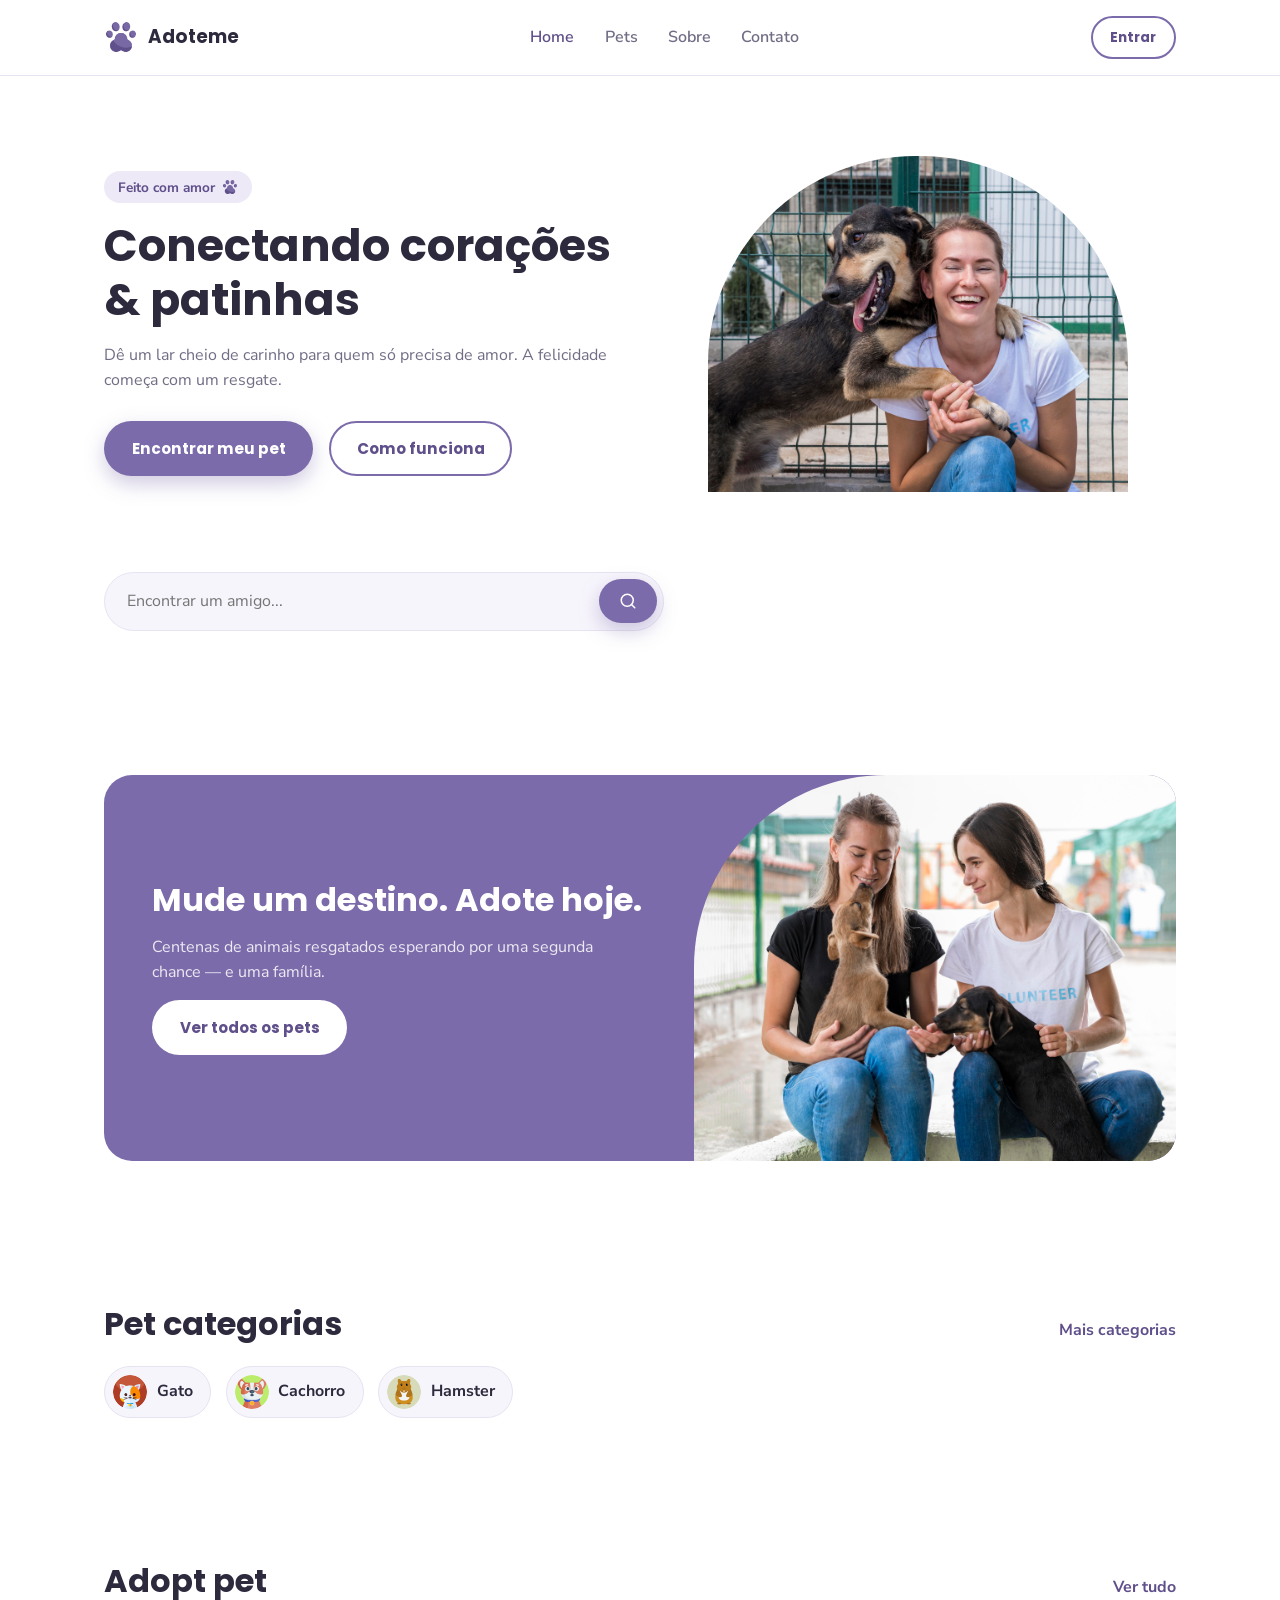
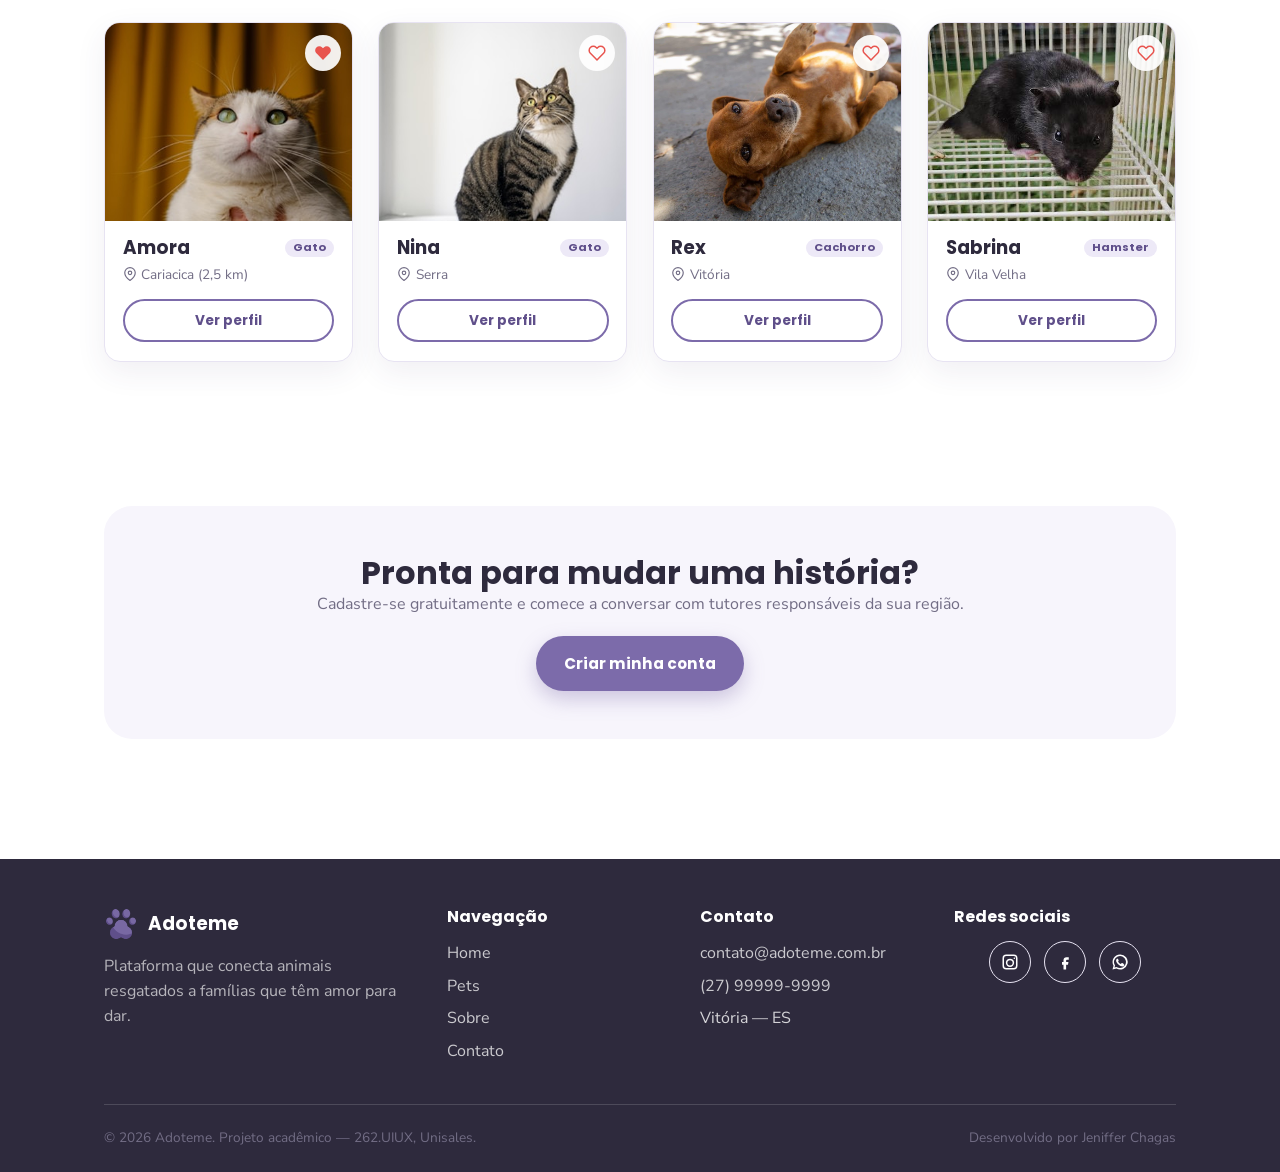
==== commit c1ffc32a: "feat: atualiza logo/favicon nas páginas e ajusta ícones de contato Atualiza as referências de logo.s" ====
--- a/index.html
+++ b/index.html
@@ -8,7 +8,7 @@
       name="description"
       content="Adoteme é a plataforma que conecta pets resgatados a novas famílias. Encontre seu novo melhor amigo hoje mesmo."
     />
-    <link rel="icon" type="image/svg+xml" href="assets/img/favicon.svg" />
+    <link rel="icon" type="image/png" href="assets/img/favicon.png" />
     <link rel="preconnect" href="https://fonts.googleapis.com" />
     <link
       href="https://fonts.googleapis.com/css2?family=Poppins:wght@600;700;800&family=Nunito+Sans:wght@400;600;700&display=swap"
@@ -22,7 +22,7 @@
     <header class="site-header">
       <div class="container header-inner">
         <a class="brand" href="index.html">
-          <img src="assets/img/logo.svg" alt="" />
+          <img src="assets/img/logo.png" alt="" />
           Adoteme
         </a>
 
@@ -41,8 +41,8 @@
           <a class="btn btn-outline btn-sm" href="contato.html#entrar"
             >Entrar</a
           >
-          <label for="nav-toggle" class="nav-toggle" aria-label="Abrir menu"
-            ><svg
+          <label for="nav-toggle" class="nav-toggle" aria-label="Abrir menu">
+            <svg
               width="24"
               height="24"
               viewBox="0 0 24 24"
@@ -55,8 +55,9 @@
             >
               <line x1="3" y1="6" x2="21" y2="6" />
               <line x1="3" y1="12" x2="21" y2="12" />
-              <line x1="3" y1="18" x2="21" y2="18" /></svg
-          ></label>
+              <line x1="3" y1="18" x2="21" y2="18" />
+            </svg>
+          </label>
         </div>
       </div>
     </header>
@@ -66,7 +67,10 @@
       <section class="hero">
         <div class="container">
           <div class="hero-content">
-            <span class="eyebrow-tag">Feito com amor <svg width="16" height="16" viewBox="0 0 24 24" fill="currentColor" aria-hidden="true"><ellipse cx="12" cy="17" rx="5" ry="4"/><ellipse cx="5" cy="10" rx="2.2" ry="2.8"/><ellipse cx="10" cy="5.5" rx="2.2" ry="2.8"/><ellipse cx="15" cy="5.5" rx="2.2" ry="2.8"/><ellipse cx="19" cy="10" rx="2.2" ry="2.8"/></svg></span>
+            <span class="eyebrow-tag">
+              Feito com amor
+              <img src="assets/img/logo.png" alt="" width="16" height="16" />
+            </span>
             <h1>Conectando corações &amp; patinhas</h1>
             <p>
               Dê um lar cheio de carinho para quem só precisa de amor. A
@@ -111,12 +115,21 @@
               name="busca"
               placeholder="Encontrar um amigo..."
             />
-            <button
-              type="submit"
-              class="btn btn-primary"
-              aria-label="Buscar"
-            >
-              <svg width="18" height="18" viewBox="0 0 24 24" fill="none" stroke="currentColor" stroke-width="2" stroke-linecap="round" stroke-linejoin="round" aria-hidden="true"><circle cx="11" cy="11" r="8"/><line x1="21" y1="21" x2="16.65" y2="16.65"/></svg>
+            <button type="submit" class="btn btn-primary" aria-label="Buscar">
+              <svg
+                width="18"
+                height="18"
+                viewBox="0 0 24 24"
+                fill="none"
+                stroke="currentColor"
+                stroke-width="2"
+                stroke-linecap="round"
+                stroke-linejoin="round"
+                aria-hidden="true"
+              >
+                <circle cx="11" cy="11" r="8" />
+                <line x1="21" y1="21" x2="16.65" y2="16.65" />
+              </svg>
             </button>
           </form>
         </div>
@@ -162,19 +175,19 @@
           <ul class="category-list">
             <li>
               <a class="category-chip" href="pets.html#gato">
-                <img src="assets/img/icon-cat.svg" alt="" />
+                <img src="assets/img/icon-cat.png" alt="" />
                 Gato
               </a>
             </li>
             <li>
               <a class="category-chip" href="pets.html#cachorro">
-                <img src="assets/img/icon-dog.svg" alt="" />
+                <img src="assets/img/icon-dog.png" alt="" />
                 Cachorro
               </a>
             </li>
             <li>
               <a class="category-chip" href="pets.html#hamster">
-                <img src="assets/img/icon-hamster.svg" alt="" />
+                <img src="assets/img/icon-hamster.png" alt="" />
                 Hamster
               </a>
             </li>
@@ -202,12 +215,38 @@
                   type="button"
                   aria-label="Favoritar Amora"
                 >
-                  <svg width="18" height="18" viewBox="0 0 24 24" fill="currentColor" aria-hidden="true"><path d="M20.84 4.61a5.5 5.5 0 0 0-7.78 0L12 5.67l-1.06-1.06a5.5 5.5 0 0 0-7.78 7.78l1.06 1.06L12 21.23l7.78-7.78 1.06-1.06a5.5 5.5 0 0 0 0-7.78z"/></svg>
+                  <svg
+                    width="18"
+                    height="18"
+                    viewBox="0 0 24 24"
+                    fill="currentColor"
+                    aria-hidden="true"
+                  >
+                    <path
+                      d="M20.84 4.61a5.5 5.5 0 0 0-7.78 0L12 5.67l-1.06-1.06a5.5 5.5 0 0 0-7.78 7.78l1.06 1.06L12 21.23l7.78-7.78 1.06-1.06a5.5 5.5 0 0 0 0-7.78z"
+                    />
+                  </svg>
                 </button>
               </div>
               <div class="pet-card-body">
                 <h3>Amora <span class="pet-tag">Gato</span></h3>
-                <p class="pet-location"><svg width="14" height="14" viewBox="0 0 24 24" fill="none" stroke="currentColor" stroke-width="2" stroke-linecap="round" stroke-linejoin="round" aria-hidden="true"><path d="M21 10c0 7-9 13-9 13s-9-6-9-13a9 9 0 0 1 18 0z"/><circle cx="12" cy="10" r="3"/></svg> Cariacica (2,5 km)</p>
+                <p class="pet-location">
+                  <svg
+                    width="14"
+                    height="14"
+                    viewBox="0 0 24 24"
+                    fill="none"
+                    stroke="currentColor"
+                    stroke-width="2"
+                    stroke-linecap="round"
+                    stroke-linejoin="round"
+                    aria-hidden="true"
+                  >
+                    <path d="M21 10c0 7-9 13-9 13s-9-6-9-13a9 9 0 0 1 18 0z" />
+                    <circle cx="12" cy="10" r="3" />
+                  </svg>
+                  Cariacica (2,5 km)
+                </p>
                 <a class="btn btn-outline btn-sm" href="pet.html">Ver perfil</a>
               </div>
             </article>
@@ -223,12 +262,42 @@
                   type="button"
                   aria-label="Favoritar Nina"
                 >
-                  <svg width="18" height="18" viewBox="0 0 24 24" fill="none" stroke="currentColor" stroke-width="2" stroke-linecap="round" stroke-linejoin="round" aria-hidden="true"><path d="M20.84 4.61a5.5 5.5 0 0 0-7.78 0L12 5.67l-1.06-1.06a5.5 5.5 0 0 0-7.78 7.78l1.06 1.06L12 21.23l7.78-7.78 1.06-1.06a5.5 5.5 0 0 0 0-7.78z"/></svg>
+                  <svg
+                    width="18"
+                    height="18"
+                    viewBox="0 0 24 24"
+                    fill="none"
+                    stroke="currentColor"
+                    stroke-width="2"
+                    stroke-linecap="round"
+                    stroke-linejoin="round"
+                    aria-hidden="true"
+                  >
+                    <path
+                      d="M20.84 4.61a5.5 5.5 0 0 0-7.78 0L12 5.67l-1.06-1.06a5.5 5.5 0 0 0-7.78 7.78l1.06 1.06L12 21.23l7.78-7.78 1.06-1.06a5.5 5.5 0 0 0 0-7.78z"
+                    />
+                  </svg>
                 </button>
               </div>
               <div class="pet-card-body">
                 <h3>Nina <span class="pet-tag">Gato</span></h3>
-                <p class="pet-location"><svg width="14" height="14" viewBox="0 0 24 24" fill="none" stroke="currentColor" stroke-width="2" stroke-linecap="round" stroke-linejoin="round" aria-hidden="true"><path d="M21 10c0 7-9 13-9 13s-9-6-9-13a9 9 0 0 1 18 0z"/><circle cx="12" cy="10" r="3"/></svg> Serra</p>
+                <p class="pet-location">
+                  <svg
+                    width="14"
+                    height="14"
+                    viewBox="0 0 24 24"
+                    fill="none"
+                    stroke="currentColor"
+                    stroke-width="2"
+                    stroke-linecap="round"
+                    stroke-linejoin="round"
+                    aria-hidden="true"
+                  >
+                    <path d="M21 10c0 7-9 13-9 13s-9-6-9-13a9 9 0 0 1 18 0z" />
+                    <circle cx="12" cy="10" r="3" />
+                  </svg>
+                  Serra
+                </p>
                 <a class="btn btn-outline btn-sm" href="pet.html">Ver perfil</a>
               </div>
             </article>
@@ -244,12 +313,42 @@
                   type="button"
                   aria-label="Favoritar Rex"
                 >
-                  <svg width="18" height="18" viewBox="0 0 24 24" fill="none" stroke="currentColor" stroke-width="2" stroke-linecap="round" stroke-linejoin="round" aria-hidden="true"><path d="M20.84 4.61a5.5 5.5 0 0 0-7.78 0L12 5.67l-1.06-1.06a5.5 5.5 0 0 0-7.78 7.78l1.06 1.06L12 21.23l7.78-7.78 1.06-1.06a5.5 5.5 0 0 0 0-7.78z"/></svg>
+                  <svg
+                    width="18"
+                    height="18"
+                    viewBox="0 0 24 24"
+                    fill="none"
+                    stroke="currentColor"
+                    stroke-width="2"
+                    stroke-linecap="round"
+                    stroke-linejoin="round"
+                    aria-hidden="true"
+                  >
+                    <path
+                      d="M20.84 4.61a5.5 5.5 0 0 0-7.78 0L12 5.67l-1.06-1.06a5.5 5.5 0 0 0-7.78 7.78l1.06 1.06L12 21.23l7.78-7.78 1.06-1.06a5.5 5.5 0 0 0 0-7.78z"
+                    />
+                  </svg>
                 </button>
               </div>
               <div class="pet-card-body">
                 <h3>Rex <span class="pet-tag">Cachorro</span></h3>
-                <p class="pet-location"><svg width="14" height="14" viewBox="0 0 24 24" fill="none" stroke="currentColor" stroke-width="2" stroke-linecap="round" stroke-linejoin="round" aria-hidden="true"><path d="M21 10c0 7-9 13-9 13s-9-6-9-13a9 9 0 0 1 18 0z"/><circle cx="12" cy="10" r="3"/></svg> Vitória</p>
+                <p class="pet-location">
+                  <svg
+                    width="14"
+                    height="14"
+                    viewBox="0 0 24 24"
+                    fill="none"
+                    stroke="currentColor"
+                    stroke-width="2"
+                    stroke-linecap="round"
+                    stroke-linejoin="round"
+                    aria-hidden="true"
+                  >
+                    <path d="M21 10c0 7-9 13-9 13s-9-6-9-13a9 9 0 0 1 18 0z" />
+                    <circle cx="12" cy="10" r="3" />
+                  </svg>
+                  Vitória
+                </p>
                 <a class="btn btn-outline btn-sm" href="pet.html">Ver perfil</a>
               </div>
             </article>
@@ -265,12 +364,42 @@
                   type="button"
                   aria-label="Favoritar Sabrina"
                 >
-                  <svg width="18" height="18" viewBox="0 0 24 24" fill="none" stroke="currentColor" stroke-width="2" stroke-linecap="round" stroke-linejoin="round" aria-hidden="true"><path d="M20.84 4.61a5.5 5.5 0 0 0-7.78 0L12 5.67l-1.06-1.06a5.5 5.5 0 0 0-7.78 7.78l1.06 1.06L12 21.23l7.78-7.78 1.06-1.06a5.5 5.5 0 0 0 0-7.78z"/></svg>
+                  <svg
+                    width="18"
+                    height="18"
+                    viewBox="0 0 24 24"
+                    fill="none"
+                    stroke="currentColor"
+                    stroke-width="2"
+                    stroke-linecap="round"
+                    stroke-linejoin="round"
+                    aria-hidden="true"
+                  >
+                    <path
+                      d="M20.84 4.61a5.5 5.5 0 0 0-7.78 0L12 5.67l-1.06-1.06a5.5 5.5 0 0 0-7.78 7.78l1.06 1.06L12 21.23l7.78-7.78 1.06-1.06a5.5 5.5 0 0 0 0-7.78z"
+                    />
+                  </svg>
                 </button>
               </div>
               <div class="pet-card-body">
                 <h3>Sabrina <span class="pet-tag">Hamster</span></h3>
-                <p class="pet-location"><svg width="14" height="14" viewBox="0 0 24 24" fill="none" stroke="currentColor" stroke-width="2" stroke-linecap="round" stroke-linejoin="round" aria-hidden="true"><path d="M21 10c0 7-9 13-9 13s-9-6-9-13a9 9 0 0 1 18 0z"/><circle cx="12" cy="10" r="3"/></svg> Vila Velha</p>
+                <p class="pet-location">
+                  <svg
+                    width="14"
+                    height="14"
+                    viewBox="0 0 24 24"
+                    fill="none"
+                    stroke="currentColor"
+                    stroke-width="2"
+                    stroke-linecap="round"
+                    stroke-linejoin="round"
+                    aria-hidden="true"
+                  >
+                    <path d="M21 10c0 7-9 13-9 13s-9-6-9-13a9 9 0 0 1 18 0z" />
+                    <circle cx="12" cy="10" r="3" />
+                  </svg>
+                  Vila Velha
+                </p>
                 <a class="btn btn-outline btn-sm" href="pet.html">Ver perfil</a>
               </div>
             </article>
@@ -298,7 +427,7 @@
         <div class="footer-grid">
           <div>
             <a class="brand" href="index.html">
-              <img src="assets/img/logo.svg" alt="" />
+              <img src="assets/img/logo.png" alt="" />
               Adoteme
             </a>
             <p>
--- a/style.css
+++ b/style.css
@@ -268,7 +268,7 @@
 }
 
 .hero-figure img {
-  border-radius: 13rem 0 2rem 0;
+  border-radius: 13rem 13rem 0 0;
   width: 100%;
   max-width: 420px;
   margin-inline: auto;
@@ -279,7 +279,9 @@
 }
 
 .eyebrow-tag {
-  display: inline-block;
+  display: inline-flex;
+  align-items: center;
+  gap: 0.4rem;
   background: var(--color-primary-light);
   color: var(--color-primary-dark);
   padding: 0.35rem 0.9rem;
@@ -366,7 +368,7 @@
   width: 100%;
   height: 100%;
   object-fit: cover;
-  max-height: 260px;
+  border-radius: 12rem 0 0;
 }
 
 /* --------------------------------------------------------------------------
